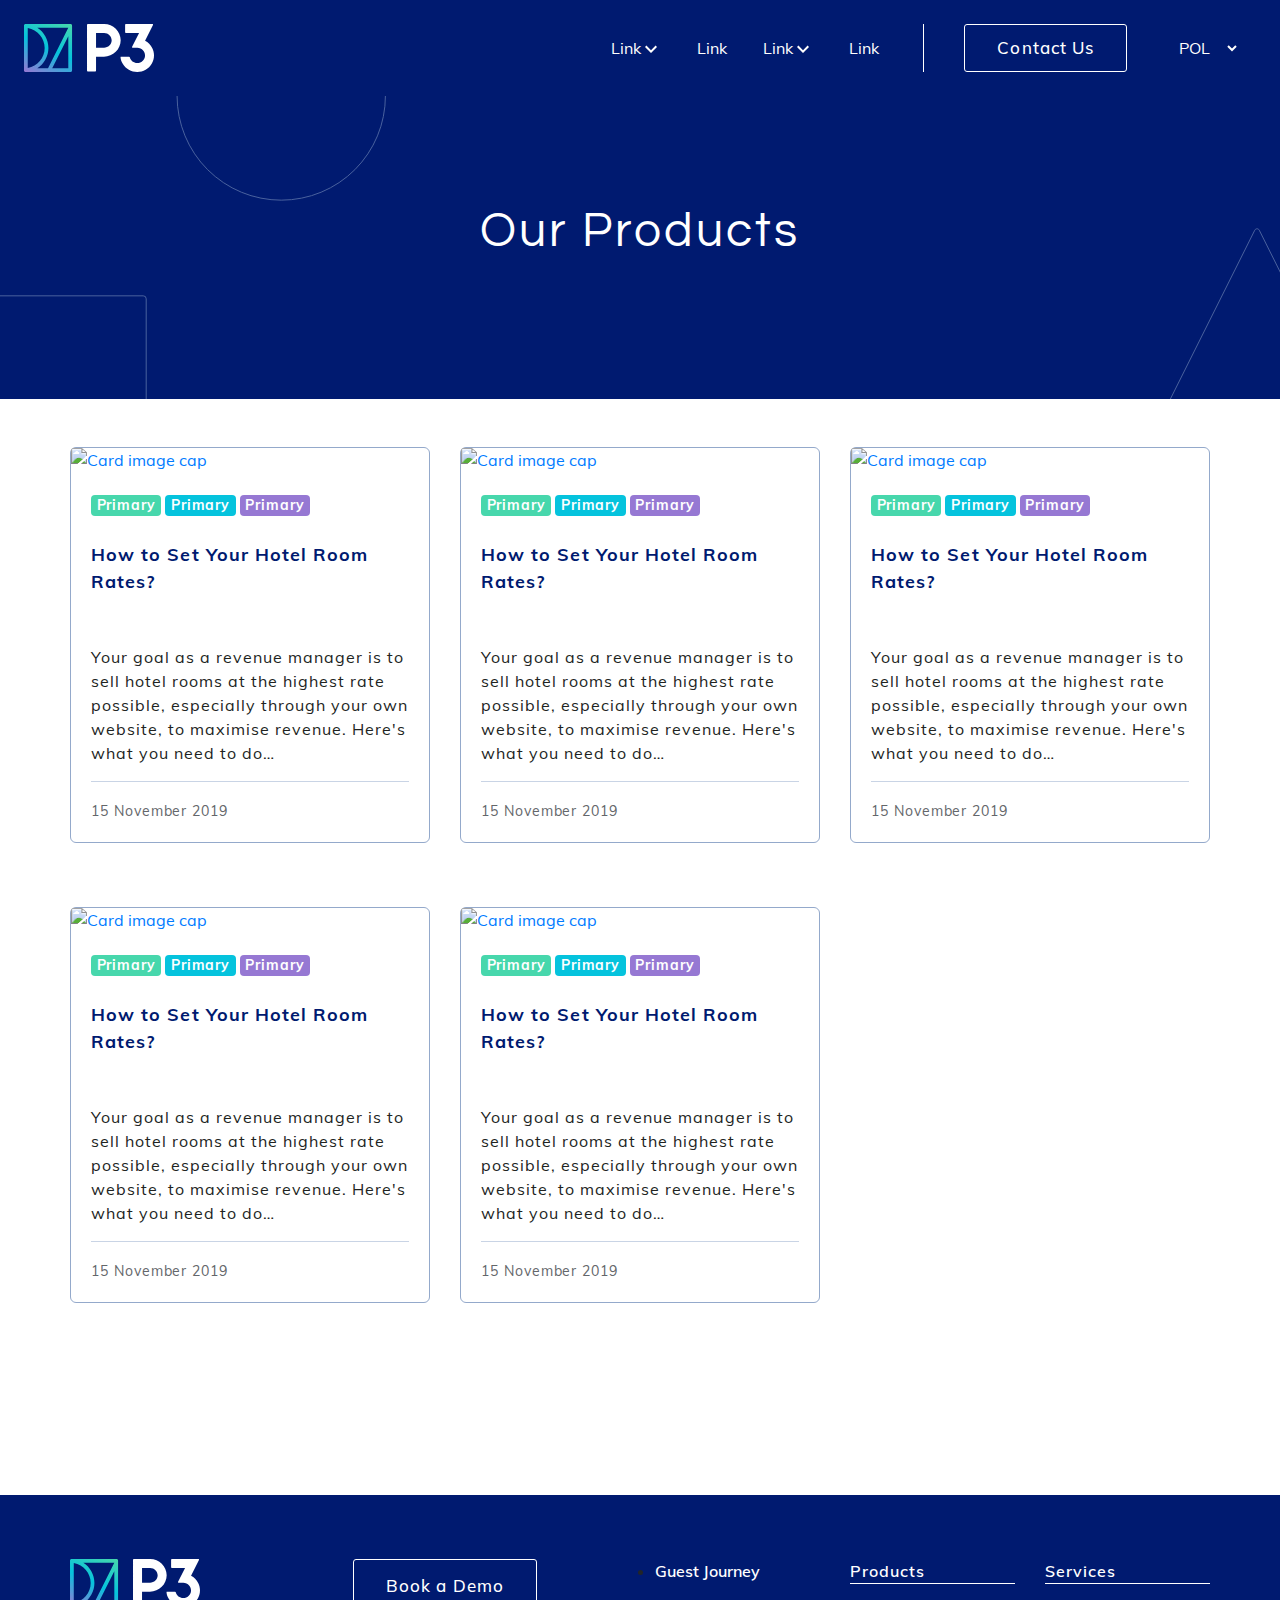
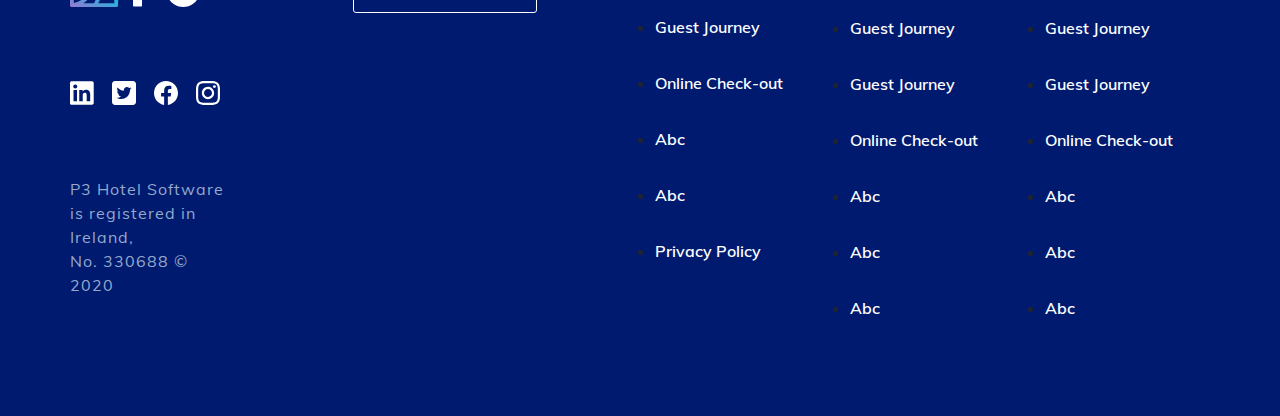
==== blog-list.html @ bc074536 "blog" ====
<!DOCTYPE html>
<html lang="en">

<head>
    <meta charset="UTF-8">
    <meta http-equiv="X-UA-Compatible" content="ie=edge">
    <title>Blog</title>
    <meta name="viewport" content="width=device-width, initial-scale=1, shrink-to-fit=no">

    <!-- Vendors -->
    <link rel="stylesheet" href="css/bootstrap.min.css">
    <link rel="stylesheet" type="text/css" href="css/slick.css" />
    <link rel="stylesheet" type="text/css" href="css/slick-theme.css" />

    <!-- Main CSS -->
    <link rel="stylesheet" href="css/styles.css">


</head>

<body>
    <nav>
        <div class="nav d-flex justify-content-between align-items-center">
            <a href="#"><img src="/images/p3-logo.svg" alt="p3 logo" class="nav__logo"></a>
            <div class="nav__mobile d-lg-none">
                <button class="nav__open" onclick="openNav()"></button>
                <div id="mySidenav" class="sidenav">
                    <div class="sidenav__header d-flex justify-content-between align-items-center">
                        <img src="/images/p3-logo-blue.svg" alt="" class="nav__logo">
                        <div class="form-group mb-0">
                            <select class="form-control sidenav__lang" id="exampleFormControlSelect1">
                              <option>POL</option>
                              <option>ENG</option>
                              <option>RUS</option>
                            </select>
                          </div>
                        <button class="nav__close" onclick="closeNav()"></button>
                    </div>
                    <ul class="sidenav__links">
                        <li class="sidenav__item">
                            <a href="#" class="sidenav__dropdown--toggle">About</a>
                            <ul class="sidenav__dropdown">
                                <li><a href="#">Sub link</a></li>
                                <li><a href="#">Sub link</a></li>
                            </ul>
                        </li>
                        <li class="sidenav__item">
                            <a href="#">About</a>
                        </li>
                        <li class="sidenav__item">
                            <a href="#">About</a>
                        </li>
                    </ul>
                  </div>
            </div>
            <div class="nav__desktop d-none d-lg-flex">
                <ul class="nav__desktop__links">
                    <li>
                        <a href="#" class="nav__desktop__item nav__desktop__dropdown--toggle">Link</a>
                        <div class="nav__desktop__item__products nav__desktop__dropdown">
                            <div class="container">
                                <div class="d-flex">
                                    <div class="nav__desktop__item__products__left">
                                        <p class="nav__desktop__item__products__intro">Find out about our interconnected products and online guest journey:</p>
                                        <a href="#">
                                            <div class="nav__desktop__item__products__card">
                                                <img src="/images/icons/nav-icon.svg">
                                                <p>Online Guest Journey</p>
                                            </div>
                                        </a>
                                    </div>
                                    <div class="nav__desktop__item__products__right">
                                        <div class="row">
                                            <div class="col-4">
                                                <a href="#">
                                                    <div class="nav__desktop__item__products__card mb-5">
                                                        <img src="/images/icons/nav-icon.svg">
                                                        <p>Online Guest Journey</p>
                                                    </div>
                                                </a>
                                            </div>
                                            <div class="col-4">
                                                <a href="#">
                                                    <div class="nav__desktop__item__products__card mb-5">
                                                        <img src="/images/icons/nav-icon.svg">
                                                        <p>Online Guest Journey</p>
                                                    </div>
                                                </a>
                                            </div>
                                            <div class="col-4">
                                                <a href="#">
                                                    <div class="nav__desktop__item__products__card mb-5">
                                                        <img src="/images/icons/nav-icon.svg">
                                                        <p>Online Guest Journey</p>
                                                    </div>
                                                </a>
                                            </div>
                                            <div class="col-4">
                                                <a href="#">
                                                    <div class="nav__desktop__item__products__card">
                                                        <img src="/images/icons/nav-icon.svg">
                                                        <p>Online Guest Journey</p>
                                                    </div>
                                                </a>
                                            </div>
                                            <div class="col-4">
                                                <a href="#">
                                                    <div class="nav__desktop__item__products__card">
                                                        <img src="/images/icons/nav-icon.svg">
                                                        <p>Online Guest Journey</p>
                                                    </div>
                                                </a>
                                            </div>
                                            <div class="col-4">
                                                <a href="#">
                                                    <div class="nav__desktop__item__products__card">
                                                        <img src="/images/icons/nav-icon.svg">
                                                        <p>Online Guest Journey</p>
                                                    </div>
                                                </a>
                                            </div>
                                        </div>
                                    </div>
                                </div>
                                <div class="text-center">
                                    <a href="#" class="nav__desktop__dropdown__link">All Links</a>
                                </div>
                            </div>
                        </div>
                    </li>
                    <li><a href="#" class="nav__desktop__item">Link</a></li>
                    <li>
                        <a href="#" class="nav__desktop__item nav__desktop__dropdown--toggle">Link</a>
                        <div class="nav__desktop__item__services nav__desktop__dropdown">
                            <div class="d-flex justify-content-center">
                                <a href="#">
                                    <div class="nav__desktop__item__services__card">
                                        <img src="/images/icons/services-icon.svg" alt="">
                                        <p>Web Design</p>
                                    </div>
                                </a>
                                <a href="#">
                                    <div class="nav__desktop__item__services__card">
                                        <img src="/images/icons/services-icon.svg" alt="">
                                        <p>Web Design</p>
                                    </div>
                                </a>
                            </div>
                            <div class="text-center">
                                <a href="#" class="nav__desktop__dropdown__link">All services</a>
                            </div>
                        </div>
                    </li>
                    <li><a href="#" class="nav__desktop__item">Link</a></li>
                    <!-- <li><span class="nav-sep"></span></li> -->
                    <li class="nav-btn"><a href="#" class="button-secondary-on-dark">Contact Us</a></li>
                    <li>                        
                        <div class="form-group mb-0">
                        <select class="form-control nav__desktop__lang" id="exampleFormControlSelect1">
                          <option>POL</option>
                          <option>ENG</option>
                          <option>RUS</option>
                        </select>
                      </div></li>
                </ul>
            </div>
    </nav>

    <header class="content__header__small">
        <h1>Our Products</h1>
    </header>


    <main id="main">
        <section class="blog__list">
            <div class="container">
                <div class="row my-5">
                    <div class="col-12 col-md-6 col-lg-4">
                        <a href="#">
                            <div class="home__blog__card card">
                                <img class="card-img-top" src="https://via.placeholder.com/450x278" alt="Card image cap">
                                <div class="card-body">
                                    <span class="badge badge-green">Primary</span>
                                    <span class="badge badge-blue">Primary</span>
                                    <span class="badge badge-purple">Primary</span>
                                    <h5 class="card-title">How to Set Your Hotel Room Rates?</h5>
                                    <p class="card-text">Your goal as a revenue manager is to sell hotel rooms at the highest rate possible, especially through your own website, to maximise revenue. Here's what you need to do…</p>
                                    <hr>
                                    <span class="home__blog__card--span">15 November 2019</span>
                                </div>
                            </div>
                        </a>
                    </div>
                    <div class="col-12 col-md-6 col-lg-4">
                        <a href="#">
                            <div class="home__blog__card card">
                                <img class="card-img-top" src="https://via.placeholder.com/450x278" alt="Card image cap">
                                <div class="card-body">
                                    <span class="badge badge-green">Primary</span>
                                    <span class="badge badge-blue">Primary</span>
                                    <span class="badge badge-purple">Primary</span>
                                    <h5 class="card-title">How to Set Your Hotel Room Rates?</h5>
                                    <p class="card-text">Your goal as a revenue manager is to sell hotel rooms at the highest rate possible, especially through your own website, to maximise revenue. Here's what you need to do…</p>
                                    <hr>
                                    <span class="home__blog__card--span">15 November 2019</span>
                                </div>
                            </div>
                        </a>
                    </div>
                    <div class="col-12 col-md-6 col-lg-4">
                        <a href="#">
                            <div class="home__blog__card card">
                                <img class="card-img-top" src="https://via.placeholder.com/450x278" alt="Card image cap">
                                <div class="card-body">
                                    <span class="badge badge-green">Primary</span>
                                    <span class="badge badge-blue">Primary</span>
                                    <span class="badge badge-purple">Primary</span>
                                    <h5 class="card-title">How to Set Your Hotel Room Rates?</h5>
                                    <p class="card-text">Your goal as a revenue manager is to sell hotel rooms at the highest rate possible, especially through your own website, to maximise revenue. Here's what you need to do…</p>
                                    <hr>
                                    <span class="home__blog__card--span">15 November 2019</span>
                                </div>
                            </div>
                        </a>
                    </div>
                    <div class="col-12 col-md-6 col-lg-4">
                        <a href="#">
                            <div class="home__blog__card card">
                                <img class="card-img-top" src="https://via.placeholder.com/450x278" alt="Card image cap">
                                <div class="card-body">
                                    <span class="badge badge-green">Primary</span>
                                    <span class="badge badge-blue">Primary</span>
                                    <span class="badge badge-purple">Primary</span>
                                    <h5 class="card-title">How to Set Your Hotel Room Rates?</h5>
                                    <p class="card-text">Your goal as a revenue manager is to sell hotel rooms at the highest rate possible, especially through your own website, to maximise revenue. Here's what you need to do…</p>
                                    <hr>
                                    <span class="home__blog__card--span">15 November 2019</span>
                                </div>
                            </div>
                        </a>
                    </div>
                    <div class="col-12 col-md-6 col-lg-4">
                        <a href="#">
                            <div class="home__blog__card card">
                                <img class="card-img-top" src="https://via.placeholder.com/450x278" alt="Card image cap">
                                <div class="card-body">
                                    <span class="badge badge-green">Primary</span>
                                    <span class="badge badge-blue">Primary</span>
                                    <span class="badge badge-purple">Primary</span>
                                    <h5 class="card-title">How to Set Your Hotel Room Rates?</h5>
                                    <p class="card-text">Your goal as a revenue manager is to sell hotel rooms at the highest rate possible, especially through your own website, to maximise revenue. Here's what you need to do…</p>
                                    <hr>
                                    <span class="home__blog__card--span">15 November 2019</span>
                                </div>
                            </div>
                        </a>
                    </div>
                </div>
            </div>
        </section>
    </main>

    <div class="clearfix"></div>
    <footer class="footer">
        <div class="container">
            <div class="row">
                <div class="col-12 col-lg-3 col-xl-4 text-center order-lg-2">
                    <a href="" class="button-secondary-on-dark footer__button">Book a Demo</a>
                </div>
                <div class="col-12 col-lg-3 col-xl-2  order-lg-1">
                    <a href="#"><img src="/images/p3-logo.svg" alt="p3 logo" class="footer__logo"></a>
                    <ul class="footer__social-media">
                        <li><a href=""><img src="/images/icons/social-linkedin.svg"></a></li>
                        <li><a href=""><img src="/images/icons/social-twitter.svg"></a></li>
                        <li><a href=""><img src="/images/icons/social-facebook.svg"></a></li>
                        <li><a href=""><img src="/images/icons/social-instagram.svg"></a></li>
                    </ul>
                    <div class="footer__reg d-none d-lg-block">
                        <p>P3 Hotel Software<br>is registered in Ireland,<br>No. 330688 © 2020</p>
                    </div>
                </div>
                <div class="col-12 col-lg-2 order-lg-3">
                    <ul class="footer__links-col">
                        <li><a href="#" class="footer__link">Guest Journey</a></li>
                        <li><a href="#" class="footer__link">Guest Journey</a></li>
                        <li><a href="#" class="footer__link">Online Check-out</a></li>
                        <li><a href="#" class="footer__link">Abc</a></li>
                        <li><a href="#" class="footer__link">Abc</a></li>
                        <li><a href="#" class="footer__link">Privacy Policy</a></li>
                    </ul>
                </div>
                <div class="col-12 col-lg-2 d-none d-lg-block order-lg-4">
                    <p class="footer__col-heading">Products</p>
                    <ul class="footer__links-col">
                        <li><a href="#" class="footer__link">Guest Journey</a></li>
                        <li><a href="#" class="footer__link">Guest Journey</a></li>
                        <li><a href="#" class="footer__link">Online Check-out</a></li>
                        <li><a href="#" class="footer__link">Abc</a></li>
                        <li><a href="#" class="footer__link">Abc</a></li>
                        <li><a href="#" class="footer__link">Abc</a></li>
                    </ul>
                </div>
                <div class="col-12 col-lg-2 d-none d-lg-block  order-lg-6">
                    <p class="footer__col-heading">Services</p>
                    <ul class="footer__links-col">
                        <li><a href="#" class="footer__link">Guest Journey</a></li>
                        <li><a href="#" class="footer__link">Guest Journey</a></li>
                        <li><a href="#" class="footer__link">Online Check-out</a></li>
                        <li><a href="#" class="footer__link">Abc</a></li>
                        <li><a href="#" class="footer__link">Abc</a></li>
                        <li><a href="#" class="footer__link">Abc</a></li>
                    </ul>
                </div>
                <div class="footer__reg d-lg-none mx-auto">
                    <p>P3 Hotel Software<br>is registered in Ireland,<br>No. 330688 © 2020</p>
                </div>
            </div>
        </div>
    </footer>

    <!-- JS Files -->

    <!-- jQuery -->
    <script src="js/jquery-3.4.1.min.js"></script>

    <!-- Multi Select -->
    <script type="text/javascript" src="js/popper.js"></script>

    <!-- Prefixfree -->
    <script type="text/javascript" src="js/prefixfree.min.js"></script>
    <script type="text/javascript" src="js/prefixfree.dynamic-dom.min.js"></script>
    <script type="text/javascript" src="js/prefixfree.viewport-units.js"></script>
    <script type="text/javascript" src="js/prefixfree.jquery.js"></script>

    <!-- Slick -->
    <script type="text/javascript" src="js/slick.min.js"></script>
    <script type="text/javascript" src="js/sliders.js"></script>


    <!-- Bootstrap -->
    <script src="js/bootstrap.min.js"></script>

    <!-- Custom -->
    <script src="js/custom.js"></script>

    <script>

    </script>


</body>

</html>
---- css/styles.css ----
html {
  -webkit-box-sizing: border-box;
          box-sizing: border-box;
}

*,
*:after,
*:before {
  -webkit-box-sizing: inherit;
          box-sizing: inherit;
  margin: 0;
  padding: 0;
}

*:focus,
*:after:focus,
*:before:focus {
  outline: none;
}

html,
body {
  overflow-x: hidden !important;
}

p {
  margin-bottom: 0;
  word-wrap: break-word;
}

h1,
h2,
h3,
h4,
h5,
h6 {
  margin-bottom: 0;
}

button {
  margin-bottom: 0;
}

a:hover {
  text-decoration: none;
}

/*! normalize.css v8.0.1 | MIT License | github.com/necolas/normalize.css */
/* Document
   ========================================================================== */
/**
 * 1. Correct the line height in all browsers.
 * 2. Prevent adjustments of font size after orientation changes in iOS.
 */
html {
  line-height: 1.15;
  /* 1 */
  -webkit-text-size-adjust: 100%;
  /* 2 */
}

/* Sections
     ========================================================================== */
/**
   * Remove the margin in all browsers.
   */
body {
  margin: 0;
}

/**
   * Render the `main` element consistently in IE.
   */
main {
  display: block;
}

/**
   * Correct the font size and margin on `h1` elements within `section` and
   * `article` contexts in Chrome, Firefox, and Safari.
   */
h1 {
  font-size: 2em;
  margin: 0.67em 0;
}

/* Grouping content
     ========================================================================== */
/**
   * 1. Add the correct box sizing in Firefox.
   * 2. Show the overflow in Edge and IE.
   */
hr {
  -webkit-box-sizing: content-box;
          box-sizing: content-box;
  /* 1 */
  height: 0;
  /* 1 */
  overflow: visible;
  /* 2 */
}

/**
   * 1. Correct the inheritance and scaling of font size in all browsers.
   * 2. Correct the odd `em` font sizing in all browsers.
   */
pre {
  font-family: monospace, monospace;
  /* 1 */
  font-size: 1em;
  /* 2 */
}

/* Text-level semantics
     ========================================================================== */
/**
   * Remove the gray background on active links in IE 10.
   */
a {
  background-color: transparent;
}

/**
   * 1. Remove the bottom border in Chrome 57-
   * 2. Add the correct text decoration in Chrome, Edge, IE, Opera, and Safari.
   */
abbr[title] {
  border-bottom: none;
  /* 1 */
  text-decoration: underline;
  /* 2 */
  -webkit-text-decoration: underline dotted;
          text-decoration: underline dotted;
  /* 2 */
}

/**
   * Add the correct font weight in Chrome, Edge, and Safari.
   */
b,
strong {
  font-weight: bolder;
}

/**
   * 1. Correct the inheritance and scaling of font size in all browsers.
   * 2. Correct the odd `em` font sizing in all browsers.
   */
code,
kbd,
samp {
  font-family: monospace, monospace;
  /* 1 */
  font-size: 1em;
  /* 2 */
}

/**
   * Add the correct font size in all browsers.
   */
small {
  font-size: 80%;
}

/**
   * Prevent `sub` and `sup` elements from affecting the line height in
   * all browsers.
   */
sub,
sup {
  font-size: 75%;
  line-height: 0;
  position: relative;
  vertical-align: baseline;
}

sub {
  bottom: -0.25em;
}

sup {
  top: -0.5em;
}

/* Embedded content
     ========================================================================== */
/**
   * Remove the border on onlinecheckin/images inside links in IE 10.
   */
img {
  border-style: none;
}

/* Forms
     ========================================================================== */
/**
   * 1. Change the font styles in all browsers.
   * 2. Remove the margin in Firefox and Safari.
   */
button,
input,
optgroup,
select,
textarea {
  font-family: inherit;
  /* 1 */
  font-size: 100%;
  /* 1 */
  line-height: 1.15;
  /* 1 */
  margin: 0;
  /* 2 */
}

/**
   * Show the overflow in IE.
   * 1. Show the overflow in Edge.
   */
button,
input {
  /* 1 */
  overflow: visible;
}

/**
   * Remove the inheritance of text transform in Edge, Firefox, and IE.
   * 1. Remove the inheritance of text transform in Firefox.
   */
button,
select {
  /* 1 */
  text-transform: none;
}

/**
   * Correct the inability to style clickable types in iOS and Safari.
   */
button,
[type="button"],
[type="reset"],
[type="submit"] {
  -webkit-appearance: button;
}

/**
   * Remove the inner border and padding in Firefox.
   */
button::-moz-focus-inner,
[type="button"]::-moz-focus-inner,
[type="reset"]::-moz-focus-inner,
[type="submit"]::-moz-focus-inner {
  border-style: none;
  padding: 0;
}

/**
   * Restore the focus styles unset by the previous rule.
   */
button:-moz-focusring,
[type="button"]:-moz-focusring,
[type="reset"]:-moz-focusring,
[type="submit"]:-moz-focusring {
  outline: 1px dotted ButtonText;
}

/**
   * Correct the padding in Firefox.
   */
fieldset {
  padding: 0.35em 0.75em 0.625em;
}

/**
   * 1. Correct the text wrapping in Edge and IE.
   * 2. Correct the color inheritance from `fieldset` elements in IE.
   * 3. Remove the padding so developers are not caught out when they zero out
   *    `fieldset` elements in all browsers.
   */
legend {
  -webkit-box-sizing: border-box;
          box-sizing: border-box;
  /* 1 */
  color: inherit;
  /* 2 */
  display: table;
  /* 1 */
  max-width: 100%;
  /* 1 */
  padding: 0;
  /* 3 */
  white-space: normal;
  /* 1 */
}

/**
   * Add the correct vertical alignment in Chrome, Firefox, and Opera.
   */
progress {
  vertical-align: baseline;
}

/**
   * Remove the default vertical scrollbar in IE 10+.
   */
textarea {
  overflow: auto;
}

/**
   * 1. Add the correct box sizing in IE 10.
   * 2. Remove the padding in IE 10.
   */
[type="checkbox"],
[type="radio"] {
  -webkit-box-sizing: border-box;
          box-sizing: border-box;
  /* 1 */
  padding: 0;
  /* 2 */
}

/**
   * Correct the cursor style of increment and decrement buttons in Chrome.
   */
[type="number"]::-webkit-inner-spin-button,
[type="number"]::-webkit-outer-spin-button {
  height: auto;
}

/**
   * 1. Correct the odd appearance in Chrome and Safari.
   * 2. Correct the outline style in Safari.
   */
[type="search"] {
  -webkit-appearance: textfield;
  /* 1 */
  outline-offset: -2px;
  /* 2 */
}

/**
   * Remove the inner padding in Chrome and Safari on macOS.
   */
[type="search"]::-webkit-search-decoration {
  -webkit-appearance: none;
}

/**
   * 1. Correct the inability to style clickable types in iOS and Safari.
   * 2. Change font properties to `inherit` in Safari.
   */
::-webkit-file-upload-button {
  -webkit-appearance: button;
  /* 1 */
  font: inherit;
  /* 2 */
}

/* Interactive
     ========================================================================== */
/*
   * Add the correct display in Edge, IE 10+, and Firefox.
   */
details {
  display: block;
}

/*
   * Add the correct display in all browsers.
   */
summary {
  display: list-item;
}

/* Misc
     ========================================================================== */
/**
   * Add the correct display in IE 10+.
   */
template {
  display: none;
}

/**
   * Add the correct display in IE 10.
   */
[hidden] {
  display: none;
}

.slick-dots li button {
  background: transparent;
  border: 1px solid #93a7cb;
  border-radius: 20px;
  height: 1px;
  width: 1px;
}

.slick-dots li button:before {
  content: '';
}

.slick-dots li.slick-active button {
  background: #93a7cb;
}

.slick-dots {
  bottom: -35px;
}

.btn-primary-white {
  background-color: #ffffff;
  border-radius: 3px;
  color: #001a70;
  font-size: 17px;
  font-weight: 600;
  letter-spacing: 1.06px;
  width: 100%;
  padding: 13px 32px;
  font-family: "Muli";
  text-transform: capitalize;
  border: 1.5px solid transparent;
  display: inline-block;
  text-align: center;
}

@media screen and (min-width: 992px) {
  .btn-primary-white {
    width: auto;
  }
}

.btn-primary-white:hover {
  border-image-slice: 1;
  border-image-source: linear-gradient(232deg, #3bd4ae, #00c1de, #9578d3);
  border-width: 2px;
}

.btn-primary-white:focus {
  border-image-slice: 1;
  border-image-source: linear-gradient(232deg, #3bd4ae, #00c1de, #9578d3);
  border-width: 3px;
}

.btn-primary-white:active {
  border-image-slice: 1;
  border-image-source: linear-gradient(232deg, #3bd4ae, #00c1de, #9578d3);
  color: #2c5697;
}

.btn-primary-white:disabled {
  opacity: 0.5;
}

.btn-primary-dark {
  background-color: #001a70;
  border-radius: 3px;
  color: #fff;
  font-size: 17px;
  font-weight: 600;
  letter-spacing: 1.06px;
  width: 100%;
  padding: 13px 32px;
  font-family: "Muli";
  border: 1.5px solid transparent;
  display: inline-block;
  text-align: center;
}

@media screen and (min-width: 992px) {
  .btn-primary-dark {
    width: auto;
  }
}

.btn-primary-dark:hover {
  background-color: #2c5697;
  color: #fff;
}

.btn-primary-dark:focus {
  border: solid 3px #2c5697;
  background-color: #001a70;
}

.btn-primary-dark:active {
  background-color: #2c5697;
  color: #94a9cb;
}

.btn-primary-dark:disabled {
  opacity: 0.5;
}

.btn-primary-on-light {
  border-radius: 3px;
  background-color: #001a70;
  color: #fff;
  font-size: 17px;
  font-weight: 500;
  letter-spacing: 1.06px;
  padding: 13px 32px;
  display: inline-block;
  text-align: center;
}

.btn-primary-on-light:hover {
  background-color: #2c5697;
  color: #fff;
}

.btn-primary-on-light:focus {
  border: solid 3px #94a9cb;
}

.btn-primary-on-light:active {
  background-color: #001a70;
  color: #94a9cb;
}

.btn-primary-on-light:disabled {
  opacity: 0.5;
}

.btn-secondary-border {
  background-color: #fff;
  color: #001a70;
  border-radius: 2px;
  border: solid 1.5px #001a70;
  display: block;
  padding: 13px 20px;
  text-align: center;
  font-weight: 500;
}

.btn-secondary-border:hover {
  color: #001a70;
}

.button-secondary-on-dark {
  border-radius: 3px;
  color: #fff;
  font-size: 17px;
  font-weight: 500;
  letter-spacing: 1.06px;
  padding: 13px 32px;
  font-family: "Muli";
  border: 1.5px solid #fff;
  display: inline-block;
}

@media screen and (min-width: 992px) {
  .button-secondary-on-dark {
    width: auto;
  }
}

.button-secondary-on-dark:hover {
  background-color: #fff;
  color: #001a70;
}

.button-secondary-on-dark:focus {
  color: #001a70;
  border-image-slice: 1;
  border-image-source: linear-gradient(232deg, #3bd4ae, #00c1de, #9578d3);
  color: #ffffff;
}

.button-secondary-on-dark:active {
  background-color: #fff;
  color: #001a70;
}

.button-secondary-on-dark:disabled {
  opacity: 0.5;
}

.button-secondary-on-dark:focus:hover {
  color: #001a70;
}

.button-secondary-on-white {
  background-color: inherit;
  border-radius: 3px;
  color: #001a70;
  font-size: 17px;
  font-weight: 500;
  letter-spacing: 1.06px;
  padding: 13px 32px;
  font-family: "Muli";
  border: 1.5px solid #001a70;
  display: inline-block;
}

@media screen and (min-width: 992px) {
  .button-secondary-on-white {
    width: auto;
  }
}

.button-secondary-on-white:hover {
  background-color: #001a70;
  color: #fff;
  cursor: pointer;
}

.button-secondary-on-white:active {
  background-color: #2c5697;
  color: #fff;
}

.button-secondary-on-white:focus {
  color: #ffffff;
  background-color: #2c5697;
  border: solid 3px #94a9cb;
}

.button-secondary-on-white:disabled {
  opacity: 0.5;
}

.button-secondary-on-white:focus:hover {
  color: #fff;
}

p {
  font-size: 16px;
  line-height: 1.5;
  letter-spacing: 1px;
  color: #212322;
  margin-bottom: 16px;
}

h1, .h1 {
  font-size: 28px;
  letter-spacing: 1.75px;
  line-height: 1.5;
  font-family: "Questrial";
  margin-bottom: 32px;
}

@media screen and (min-width: 992px) {
  h1, .h1 {
    font-size: 48px;
    letter-spacing: 3px;
    margin-bottom: 64px;
  }
}

h2, .h2 {
  font-size: 24px;
  letter-spacing: 1.5px;
  line-height: 1.5;
  font-family: "Questrial";
  color: #001a70;
  margin-bottom: 32px;
}

@media screen and (min-width: 992px) {
  h2, .h2 {
    font-size: 32px;
    letter-spacing: 2px;
    margin-bottom: 64px;
  }
}

h3, .h3 {
  font-size: 20px;
  letter-spacing: 1.25px;
  line-height: 1.5;
  font-weight: 500;
  margin-bottom: 8px;
}

@media screen and (min-width: 992px) {
  h3, .h3 {
    font-size: 24px;
    letter-spacing: 1.5px;
    margin-bottom: 16px;
  }
}

h4, .h4 {
  font-size: 18px;
  font-weight: 600;
  letter-spacing: 1.13px;
  color: #001a70;
  margin-bottom: 16px;
}

@media screen and (min-width: 992px) {
  h4, .h4 {
    font-size: 20px;
    letter-spacing: 1.25px;
  }
}

h5, .h5 {
  font-size: 17px;
  font-weight: bold;
  line-height: 1.5;
  letter-spacing: 1.06px;
  color: #001a70;
  margin-bottom: 10px;
}

@media screen and (min-width: 992px) {
  h5, .h5 {
    font-size: 18px;
  }
}

.text {
  font-size: 16px;
  line-height: 24px;
  letter-spacing: 1px;
}

@media screen and (min-width: 992px) {
  .text {
    font-size: 20px;
  }
}

.d1 {
  font-size: 64px;
  letter-spacing: 2px;
  color: #001a70;
}

@media screen and (min-width: 992px) {
  .d1 {
    letter-spacing: 2.75px;
    font-size: 88px;
  }
}

.content-link {
  font-size: 16px;
  font-weight: bold;
  letter-spacing: 1px;
  color: #001a70;
  text-decoration: underline;
}

.content-link:hover {
  text-decoration: underline;
}

.link-gradient-arrow {
  color: #001a70;
  line-height: 1.5;
  letter-spacing: 1px;
  position: relative;
}

.link-gradient-arrow::after {
  content: url("/images/icons/small-arrow-right.svg");
  position: relative;
  top: 7px;
  right: -5px;
}

.link-gradient-arrow::before {
  content: "";
  background: -webkit-gradient(linear, right top, left top, from(#05c3dd), color-stop(#9678d3), to(#47d7ac));
  background: linear-gradient(to left, #05c3dd, #9678d3, #47d7ac);
  display: block;
  height: 1.5px;
  width: calc(100% - 24px);
  position: absolute;
  bottom: -10px;
  left: 0;
}

.nav {
  background-color: #001a70;
  padding: 15px;
}

@media screen and (min-width: 992px) {
  .nav {
    padding: 24px;
  }
}

.nav__logo {
  height: 40px;
  width: auto;
}

@media screen and (min-width: 992px) {
  .nav__logo {
    height: 48px;
  }
}

.nav__open {
  background: inherit;
  border: none;
  background: url("/images/icons/nav-open.svg");
  width: 40px;
  height: 40px;
  background-repeat: no-repeat;
  background-position: center center;
}

.nav__close {
  background: inherit;
  border: none;
  background: url("/images/icons/nav-close.svg");
  width: 40px;
  height: 40px;
  background-repeat: no-repeat;
  background-position: center center;
}

.nav__desktop__links {
  margin-bottom: 0;
}

.nav__desktop__links li {
  display: inline-block;
  padding: 0 16px;
}

.nav__desktop__links .button-secondary-on-dark {
  padding: 10px 32px;
}

.nav__desktop__item {
  color: #fff;
}

.nav__desktop__item:hover {
  color: #fff;
}

.nav__desktop__lang {
  background-color: inherit;
  border: none;
  color: #fff;
}

.nav__desktop__lang:active, .nav__desktop__lang:focus {
  background-color: inherit;
  color: #fff;
  border: none;
}

.nav__desktop option {
  color: #001a70;
}

.nav__desktop__dropdown {
  display: none;
  position: absolute;
  width: 100%;
  background-color: #fff;
  left: 0;
  top: 96px;
  z-index: 10;
  border-style: solid;
  border-width: 1px;
  border-image-source: linear-gradient(249deg, #3bd4ae, #00c1de, #9578d3);
  border-image-slice: 1;
  padding: 76px 0 32px 0;
}

.nav__desktop__dropdown__link {
  color: #001a70;
  letter-spacing: 1px;
  font-weight: bold;
  margin-top: 48px;
  text-decoration: underline;
  display: block;
}

.nav__desktop__dropdown__link:hover {
  color: #001a70;
}

.nav__desktop__dropdown--toggle {
  padding-right: 20px;
}

.nav__desktop__dropdown--toggle::after {
  content: url("/images/icons/chevron-down-white.svg");
  position: absolute;
  top: 1px;
}

.nav__desktop__dropdown--toggle-open::before {
  content: "";
  background: -webkit-gradient(linear, right top, left top, from(#05c3dd), color-stop(#9678d3), to(#47d7ac));
  background: linear-gradient(to left, #05c3dd, #9678d3, #47d7ac);
  display: block;
  height: 1.5px;
  width: 100%;
  position: absolute;
  bottom: -10px;
  left: 0;
}

.nav__desktop__dropdown--toggle-open::after {
  content: url("/images/icons/chevron-up-white.svg");
}

.nav__desktop__item {
  position: relative;
}

.nav__desktop__item__products__left {
  min-width: 285px;
  padding-right: 75px;
  margin-right: 75px;
  border-right: 1px solid rgba(148, 169, 203, 0.5);
}

.nav__desktop__item__products__intro {
  color: #94a9cb;
  margin-bottom: 40px;
}

.nav__desktop__item__products__card {
  display: -webkit-box;
  display: -ms-flexbox;
  display: flex;
  color: #001a70;
  -ms-flex-line-pack: center;
      align-content: center;
}

.nav__desktop__item__products__card img {
  margin-right: 20px;
}

.nav__desktop__item__products__card p {
  max-width: 130px;
}

.nav__desktop__item__products__card:hover p {
  color: #94a9cb;
}

.nav__desktop__item__services {
  display: none;
}

.nav__desktop__item__services__card {
  display: block;
  color: #001a70;
  padding: 0 109px;
  text-align: center;
  -webkit-transition: 1s;
  transition: 1s;
}

.nav__desktop__item__services__card:hover p {
  color: #94a9cb;
}

.nav__desktop__item__services__card:hover img {
  opacity: 0.5;
}

.nav__desktop__item__icon {
  content: url("/images/icons/chevron-down-white.svg");
  position: absolute;
  top: 1px;
}

.nav-btn {
  border-left: 1px solid #fff;
  padding-left: 40px !important;
  margin-left: 24px;
}

.sidenav {
  height: 100%;
  width: 0;
  position: fixed;
  z-index: 1;
  top: 0;
  left: 0;
  background-color: #fff;
  overflow-x: hidden;
  -webkit-transition: 0.5s;
  transition: 0.5s;
}

.sidenav__header {
  padding: 15px;
}

.sidenav__links {
  padding: 15px;
  list-style: none;
}

.sidenav__item {
  margin-bottom: 32px;
}

.sidenav__dropdown {
  display: none;
  margin: 32px 0;
  list-style: none;
  padding-left: 40px;
}

.sidenav__dropdown li {
  margin-bottom: 32px;
}

.sidenav__dropdown li:last-child {
  margin-bottom: 0;
}

.sidenav__dropdown--toggle::after {
  content: url("/images/icons/chevron-down.svg");
  width: 20px;
  height: 20px;
  position: absolute;
}

.sidenav__dropdown--toggle-open {
  border-bottom: 2px solid #94a9cb;
}

.sidenav__dropdown--toggle-open::after {
  content: url("/images/icons/chevron-up.svg");
}

.sidenav__lang {
  border: none;
}

.sidenav a {
  font-size: 17px;
  font-weight: bold;
  letter-spacing: 1.06px;
  color: #001a70;
}

.sidenav:focus {
  color: #001a70;
}

.sidenav .closebtn {
  font-size: 36px;
}

@media screen and (max-height: 450px) {
  .sidenav {
    padding-top: 15px;
  }
  .sidenav a {
    font-size: 18px;
  }
}

.footer {
  padding: 64px 0;
  background-color: #001a70;
  margin-top: 128px;
}

@media screen and (max-width: 991px) {
  .footer {
    text-align: center;
  }
}

.footer__logo {
  margin-bottom: 64px;
  width: 130px;
  height: auto;
}

@media screen and (min-width: 992px) {
  .footer__logo {
    margin-bottom: 72px;
  }
}

.footer__social-media {
  margin-bottom: 64px;
}

@media screen and (min-width: 992px) {
  .footer__social-media {
    margin-bottom: 72px;
  }
}

.footer__social-media li {
  display: inline-block;
  margin-right: 14px;
}

.footer__social-media li:last-child {
  margin-right: 0;
}

.footer__reg p {
  color: #94a9cb;
  letter-spacing: 1px;
}

.footer__links-col li {
  margin-bottom: 32px;
}

.footer__link {
  color: #fff;
  font-weight: 600;
}

.footer__link:hover {
  color: #fff;
}

.footer__col-heading {
  color: #fff;
  border-bottom: 1px solid #fff;
  margin-bottom: 32px;
  font-weight: 600;
}

.footer__button {
  margin-bottom: 64px;
}

@font-face {
  font-family: Questrial;
  src: url("/css/fonts/Questrial-Regular.ttf");
}

@font-face {
  font-family: Muli;
  src: url("/css/fonts/Mulish-VariableFont_wght.ttf");
}

@font-face {
  font-family: Muli;
  src: url("/css/fonts/Mulish-Italic-VariableFont_wght.ttf");
  font-style: italic;
}

body {
  font-family: "Muli";
}

.container {
  max-width: 1170px;
}

.badge {
  font-size: 14px;
  font-weight: bold;
  letter-spacing: 0.88px;
}

.badge-green {
  background-color: #47d7ac;
  color: #fff;
}

.badge-blue {
  background-color: #05c3dd;
  color: #fff;
}

.badge-purple {
  background-color: #9678d3;
  color: #fff;
}

.separator {
  display: block;
  width: 80px;
  height: 1px;
  background-color: #94a9cb;
  margin: 34px 0;
}

.quote {
  content: url("/images/icons/testimonial.svg");
}

hr {
  border-top: 1px solid rgba(148, 169, 203, 0.5);
}

.pagination {
  margin: 32px 0;
  font-size: 14px;
  font-weight: 600;
  color: #94a9cb;
}

.pagination .active {
  color: #001a70;
}

.pagination li {
  margin-left: 15px;
}

.pagination li:last-child:after {
  content: '';
}

.pagination li:after {
  content: '>';
  padding-left: 10px;
}

.pagination li:first-child {
  margin-left: 0;
}

.heading__span {
  font-size: 14px;
  font-weight: 600;
  letter-spacing: 0.88px;
  color: #94a9cb;
  text-transform: uppercase;
}

.generic__heading__text {
  text-align: center;
  margin: 50px 0;
}

@media screen and (min-width: 992px) {
  .generic__heading__text {
    margin: 128px 0;
  }
}

.generic__heading__text span {
  color: #94a9cb;
  font-size: 14px;
  font-weight: 600;
  letter-spacing: 0.88px;
  text-transform: uppercase;
  margin-bottom: 8px;
  display: block;
}

.generic__heading__text .h2 {
  color: #001a70;
  margin-bottom: 20px;
}

@media screen and (min-width: 992px) {
  .generic__heading__text .h2 {
    margin-bottom: 32px;
  }
}

.generic__heading__text .text {
  color: #212322;
}

.generic__stats__large {
  margin: 128px 0;
  position: relative;
}

.generic__stats__large__triangles1 {
  background-image: url("/images/icons/triangles.svg");
  background-repeat: no-repeat;
  background-size: 100%;
  position: absolute;
  height: 100%;
  width: 260px;
  left: 50%;
  margin-left: -130px;
  top: -85px;
}

@media screen and (min-width: 992px) {
  .generic__stats__large__triangles1 {
    left: auto;
    right: -50px;
    top: 0;
    width: 345px;
  }
}

@media screen and (min-width: 992px) {
  .generic__stats__large__triangles2 {
    background-image: url("/images/icons/triangles.svg");
    background-repeat: no-repeat;
    background-size: 100%;
    position: absolute;
    height: 300px;
    width: 345px;
    bottom: 0;
    left: -65px;
  }
}

.generic__stats__large__title {
  margin: 128px 0;
}

@media screen and (min-width: 992px) {
  .generic__stats__large__row {
    margin-bottom: 128px;
  }
  .generic__stats__large__row:last-child {
    margin-bottom: 0;
  }
}

.generic__stats__large span {
  color: #94a9cb;
  font-size: 14px;
  font-weight: 600;
  letter-spacing: 0.88px;
  text-transform: uppercase;
  margin-bottom: 8px;
  display: block;
}

.generic__stats__large .h2 {
  color: #001a70;
  margin-bottom: 20px;
}

@media screen and (min-width: 992px) {
  .generic__stats__large .h2 {
    margin-bottom: 32px;
  }
}

.generic__stats__large .text {
  color: #94a9cb;
}

.generic__stats__large__card {
  opacity: 1;
  border-radius: 3px;
  border: solid 1px #94a9cb;
  width: 100%;
  padding: 64px 40px;
}

@media screen and (max-width: 991px) {
  .generic__stats__large__card {
    margin-bottom: 32px;
  }
}

.generic__stats__large__card__big {
  line-height: 1;
  margin-bottom: 15px;
  font-size: 64px;
  letter-spacing: 2px;
  color: #001a70;
}

@media screen and (min-width: 992px) {
  .generic__stats__large__card__big {
    font-size: 88px;
    letter-spacing: 2.75px;
  }
}

.generic__stats__large__card__p {
  font-size: 17px;
  font-weight: bold;
  line-height: 1.59;
  letter-spacing: 1.06px;
  color: #94a9cb;
}

@media screen and (min-width: 992px) {
  .generic__stats__large__card__p {
    font-size: 18px;
  }
}

@media screen and (min-width: 992px) {
  .generic__stats__large__card--margin {
    margin-top: 128px;
  }
}

.generic__stats__large__arrow {
  position: relative;
  vertical-align: baseline;
}

.generic__stats__large__arrow img {
  position: absolute;
  bottom: 0;
  left: 50%;
  margin-left: -32px;
}

.generic__testimonials {
  padding: 64px 0;
  background-color: #001a70;
  color: #fff;
}

.generic__testimonials .h1 {
  color: #94a9cb !important;
}

@media screen and (min-width: 992px) {
  .generic__testimonials {
    padding: 128px 0 8px 0;
  }
}

.generic__testimonials__mobile__card {
  padding: 0 5px;
}

.generic__testimonials--main-text {
  font-size: 17px;
  font-weight: bold;
  line-height: 1.5;
  letter-spacing: 1.06px;
  margin-bottom: 30px;
  color: #fff;
}

@media screen and (min-width: 992px) {
  .generic__testimonials--main-text {
    font-size: 18px;
    letter-spacing: 1.13px;
  }
}

.generic__testimonials--position {
  line-height: 1.5;
  letter-spacing: 1px;
  color: #94a9cb;
  margin-bottom: 30px;
}

@media screen and (min-width: 992px) {
  .generic__testimonials--position {
    font-size: 18px;
    letter-spacing: 1.13px;
  }
}

.generic__testimonials--company {
  letter-spacing: 1px;
  font-weight: bold;
  text-decoration: underline;
  color: #fff;
}

.generic__testimonials--company:hover {
  color: #fff;
  text-decoration: underline;
}

.generic__testimonials__desktop .col-lg-6 {
  margin-bottom: 120px;
}

.generic__content {
  text-align: center;
  margin: 64px auto;
}

@media screen and (min-width: 992px) {
  .generic__content {
    margin: 128px auto;
    max-width: 750px;
  }
}

.generic__content .btn-primary-dark {
  margin-top: 32px;
}

@media screen and (min-width: 992px) {
  .generic__content .btn-primary-dark {
    margin-top: 64px;
  }
}

.generic__services {
  margin: 68px auto;
  text-align: center;
}

@media screen and (min-width: 992px) {
  .generic__services {
    margin: 128px 0;
    display: -webkit-box;
    display: -ms-flexbox;
    display: flex;
  }
}

.generic__services__card {
  padding: 36px 16px;
}

@media screen and (min-width: 992px) {
  .generic__services__card {
    padding: 48px;
  }
  .generic__services__card:first-child {
    border-right: 1px solid rgba(148, 169, 203, 0.5);
  }
}

.generic__services__img {
  margin-bottom: 16px;
}

@media screen and (min-width: 992px) {
  .generic__services__img {
    margin-bottom: 32px;
  }
}

.generic__services__h3 {
  color: #001a70;
  margin-bottom: 16px;
}

@media screen and (min-width: 992px) {
  .generic__services__h3 {
    margin-bottom: 32px;
  }
}

.generic__services__link {
  display: inline-block;
  margin-top: 32px;
}

@media screen and (min-width: 992px) {
  .generic__services__link {
    margin-top: 58px;
  }
}

.home__header {
  background-color: #001a70;
  padding: 67px 0 20px 0;
}

@media screen and (min-width: 992px) {
  .home__header {
    padding: 95px 0 32px 0;
  }
}

.home__header .d2 {
  font-family: "Questrial";
  margin-bottom: 24px;
  font-size: 40px;
  letter-spacing: 2.5px;
  line-height: 1;
}

@media screen and (min-width: 992px) {
  .home__header .d2 {
    margin-bottom: 32px;
    font-size: 64px;
    letter-spacing: 4px;
  }
}

.home__header .d2--simplify {
  color: #05c3dd;
}

.home__header .d2--connect {
  color: #9678d3;
}

.home__header .d2--convert {
  color: #47d7ac;
}

.home__header .text {
  color: #fff;
}

.home__header__button {
  margin-top: 30px;
  text-align: center;
}

.home__header a:hover {
  text-decoration: none;
  color: inherit;
}

.home__header__slider {
  margin: 100px auto 0 auto;
}

.home__header__slider img {
  padding: 0 60px;
}

.home__header__desktop-image {
  width: 100%;
  position: relative;
}

.home__arrow-scroll {
  -webkit-transition: 0.5s;
  transition: 0.5s;
}

.home__arrow-scroll:hover {
  padding-top: 10px;
  cursor: pointer;
}

.home__diagram {
  margin: 100px 0;
}

.home__diagram__card {
  position: relative;
  text-align: center;
  width: 225px;
}

@media screen and (max-width: 991px) {
  .home__diagram__card {
    padding-right: 50px;
  }
}

.home__diagram__card img {
  width: 100%;
  height: auto;
  -o-object-fit: cover;
     object-fit: cover;
}

@media screen and (min-width: 992px) {
  .home__diagram__card img {
    max-width: 168px;
  }
}

.home__diagram__card--arrow-down {
  position: absolute;
  width: 24px !important;
  left: 50%;
  margin-left: -12px;
  bottom: -65px;
}

.home__diagram__card__h3 {
  color: #001a70;
}

.home__diagram .slick-dots {
  bottom: -70px;
}

.home__diagram .slick-list {
  overflow: visible;
}

.home__diagram__arrow {
  top: -50px;
  position: relative;
}

.home__diagram__button {
  margin-top: 120px;
  display: block;
}

.home__video {
  position: relative;
  padding: 128px 0;
  background-color: #001a70;
}

.home__video__square1 {
  background-image: url("/images/icons/squares1.svg");
  background-repeat: no-repeat;
  background-size: 100%;
  position: absolute;
  height: 155px;
  width: 140px;
  margin-left: 15px;
  bottom: 15px;
}

@media screen and (min-width: 992px) {
  .home__video__square1 {
    -webkit-transform: scale(-1, 1);
            transform: scale(-1, 1);
    height: 296px;
    width: 270px;
    margin-left: -50px;
    bottom: 127px;
  }
}

.home__video__square2 {
  background-image: url("/images/icons/squares1.svg");
  background-repeat: no-repeat;
  background-size: 100%;
  position: absolute;
  height: 155px;
  width: 140px;
  top: 15px;
  right: 0;
  margin-right: 15px;
  -webkit-transform: rotate(180deg);
          transform: rotate(180deg);
}

@media screen and (min-width: 992px) {
  .home__video__square2 {
    -webkit-transform: rotate(0deg);
            transform: rotate(0deg);
    height: 296px;
    width: 270px;
    margin-right: -50px;
    top: 127px;
  }
}

.home__blog {
  margin: 128px 0;
  display: block;
}

.home__blog__large__title {
  text-align: center;
}

.home__blog__large__title span {
  color: #94a9cb;
  font-size: 14px;
  font-weight: 600;
  letter-spacing: 0.88px;
  text-transform: uppercase;
  margin-bottom: 8px;
  display: block;
}

.home__blog__large__title .h2 {
  color: #001a70;
  margin-bottom: 20px;
}

@media screen and (min-width: 992px) {
  .home__blog__large__title .h2 {
    margin-bottom: 32px;
  }
}

.home__blog__large__title .text {
  color: #212322;
}

.home__blog .slick-list {
  overflow: visible;
}

.home__blog__card {
  margin: 64px 20px 0 0;
  border: solid 1px #94a9cb;
  border-radius: 6px;
}

.home__blog__card .card-title {
  font-family: "Muli";
  font-size: 17px;
  font-weight: bold;
  line-height: 1.5;
  letter-spacing: 1.06px;
  color: #001a70;
  margin-bottom: 50px;
  margin-top: 20px;
}

@media screen and (min-width: 992px) {
  .home__blog__card .card-title {
    font-size: 18px;
    margin-top: 25px;
  }
}

.home__blog__card--span {
  font-size: 15px;
  line-height: 1.5;
  letter-spacing: 0.94px;
  color: #63666a;
}

@media screen and (min-width: 992px) {
  .home__blog__card--span {
    font-size: 14px;
  }
}

.home__blog__btns {
  margin-top: 32px;
}

.home__blog__btns button {
  border: none;
}

.home__blog__btns__left {
  background: url("/images/icons/icon-control-left-primary.svg");
  background-repeat: no-repeat;
  background-size: cover;
  height: 40px;
  width: 40px;
}

@media screen and (min-width: 992px) {
  .home__blog__btns__left {
    height: 32px;
    width: 32px;
  }
}

.home__blog__btns__left:hover {
  background: url("/images/icons/icon-control-left-primary-hover.svg");
  background-repeat: no-repeat;
  background-size: cover;
}

.home__blog__btns__left:disabled {
  background: url("/images/icons/icon-control-left-secondary.svg");
  background-repeat: no-repeat;
  background-size: cover;
}

.home__blog__btns__right {
  background: url("/images/icons/icon-control-right-primary.svg");
  background-repeat: no-repeat;
  background-size: cover;
  height: 40px;
  width: 40px;
  margin-left: 20px;
}

@media screen and (min-width: 992px) {
  .home__blog__btns__right {
    height: 32px;
    width: 32px;
  }
}

.home__blog__btns__right:hover {
  background: url("/images/icons/icon-control-right-primary-hover.svg");
  background-repeat: no-repeat;
  background-size: cover;
}

.home__blog__btns__right:disabled {
  background: url("/images/icons/icon-control-right-secondary.svg");
  background-repeat: no-repeat;
  background-size: cover;
}

.home__3__boxes {
  text-align: center;
  padding: 128px 0;
  background-color: #001a70;
}

.home__3__boxes__large__title {
  margin-bottom: 120px;
}

.home__3__boxes__large__title span {
  color: #94a9cb;
  font-size: 14px;
  font-weight: 600;
  letter-spacing: 0.88px;
  text-transform: uppercase;
  margin-bottom: 8px;
  display: block;
}

.home__3__boxes__large__title .h2 {
  color: #fff;
  margin-bottom: 20px;
}

@media screen and (min-width: 992px) {
  .home__3__boxes__large__title .h2 {
    margin-bottom: 32px;
  }
}

.home__3__boxes__large__title .text {
  color: #212322;
}

.home__3__boxes .h4 {
  font-size: 20px;
  font-weight: 500;
  line-height: 1.8;
  letter-spacing: 1.25px;
  margin: 32px 0;
}

@media screen and (min-width: 992px) {
  .home__3__boxes .h4 {
    margin: 40px 0;
    font-size: 24px;
    line-height: 1.5;
  }
}

.home__3__boxes .h4--simplify {
  color: #05c3dd;
}

.home__3__boxes .h4--connect {
  color: #9678d3;
}

.home__3__boxes .h4--convert {
  color: #47d7ac;
}

.home__3__boxes__spam {
  color: #fff;
  line-height: 1.5;
  letter-spacing: 1px;
}

@media screen and (max-width: 991px) {
  .home__3__boxes--mob-margin {
    margin: 128px 0;
  }
}

.home__3__boxes__button {
  margin-top: 128px;
  width: auto;
}

@media screen and (min-width: 992px) {
  .home__3__boxes__button {
    margin-top: 150px;
  }
}

.home__contact {
  position: relative;
}

@media screen and (min-width: 992px) {
  .home__contact {
    margin: 128px 0;
  }
}

.home__contact__form {
  background-color: #001a70;
  padding: 0 15px 64px 15px;
  width: 100%;
  color: #fff;
}

@media screen and (min-width: 992px) {
  .home__contact__form {
    width: 55%;
    padding: 65px 5% 64px 0;
    border-top-right-radius: 6px;
    border-bottom-right-radius: 6px;
  }
}

@media screen and (min-width: 1200px) {
  .home__contact__form {
    padding: 65px 10% 64px 0;
  }
}

.home__contact__form__wrapper {
  width: 100%;
}

@media screen and (min-width: 992px) {
  .home__contact__form__wrapper {
    margin: 0 0 0 auto;
    max-width: 450px;
  }
}

.home__contact__form__wrapper .h2 {
  margin-bottom: 34px;
  color: #fff;
}

@media screen and (min-width: 992px) {
  .home__contact__form__wrapper .h2 {
    margin-bottom: 36px;
  }
}

.home__contact__form__wrapper .form-control {
  background-color: inherit;
  border: none;
  border-bottom: 1px solid #94a9cb;
  border-radius: 0;
  padding: 0;
  color: #fff;
  line-height: 1.5;
  letter-spacing: 1px;
}

.home__contact__form__wrapper .form-control::-webkit-input-placeholder {
  color: #fff;
}

.home__contact__form__wrapper .form-control:-ms-input-placeholder {
  color: #fff;
}

.home__contact__form__wrapper .form-control::-ms-input-placeholder {
  color: #fff;
}

.home__contact__form__wrapper .form-control::placeholder {
  color: #fff;
}

.home__contact__form__wrapper .form-control option {
  color: #001a70;
}

.home__contact__circles {
  background-image: url("/images/icons/circles.svg");
  background-repeat: no-repeat;
  background-size: 100%;
  position: absolute;
  height: 100%;
  width: 355px;
  right: -55px;
}

@media screen and (max-width: 991px) {
  .home__contact__circles {
    display: none;
  }
}

.home__contact__submit {
  background-color: transparent;
  padding: 14px 0;
  color: #fff;
  -webkit-box-shadow: none;
          box-shadow: none;
  border-radius: 3px;
  border-style: solid;
  border-width: 2px;
  border-image-source: linear-gradient(258deg, #3bd4ae, #00c1de, #9578d3);
  border-image-slice: 1;
  margin-top: 36px;
}

.home__contact__submit:hover {
  cursor: pointer;
}

.home__contact__details {
  margin: 0 15px;
  padding-bottom: 128px;
}

@media screen and (min-width: 992px) {
  .home__contact__details {
    margin: 0 auto 0 5%;
    padding-bottom: 0;
  }
}

.home__contact__details .h2 {
  padding-top: 55px;
}

.home__contact__details__p {
  color: #001a70;
  font-size: 17px;
  font-weight: bold;
  line-height: 1.5;
  letter-spacing: 1.06px;
  margin-bottom: 16px;
  margin-top: 40px;
}

@media screen and (min-width: 992px) {
  .home__contact__details__p {
    font-size: 18px;
    letter-spacing: 1.13px;
  }
}

.content ul li {
  margin-left: 15px;
  margin-bottom: 32px;
}

.content__form__wrapper {
  max-width: 450px;
  margin: auto;
}

@media screen and (min-width: 992px) {
  .content__form__wrapper {
    margin-left: auto;
  }
}

.content__form .form-control {
  background-color: inherit;
  border: none;
  border-bottom: 1px solid #94a9cb;
  border-radius: 0;
  padding: 0;
  color: #001a70;
  line-height: 1.5;
  letter-spacing: 1px;
}

.content__form .form-control::-webkit-input-placeholder {
  color: #001a70;
}

.content__form .form-control:-ms-input-placeholder {
  color: #001a70;
}

.content__form .form-control::-ms-input-placeholder {
  color: #001a70;
}

.content__form .form-control::placeholder {
  color: #001a70;
}

.content__form__p {
  color: #2c5697;
  margin-bottom: 32px;
}

.content__form .span_pseudo, .content__form .chiller_cb span:before, .content__form .chiller_cb span:after {
  content: "";
  display: inline-block;
  background: #fff;
  width: 0;
  height: 0.2rem;
  position: absolute;
  -webkit-transform-origin: 0% 0%;
          transform-origin: 0% 0%;
}

.content__form .chiller_cb {
  position: relative;
  height: 2rem;
  display: -webkit-box;
  display: -ms-flexbox;
  display: flex;
  -webkit-box-align: center;
      -ms-flex-align: center;
          align-items: center;
  margin: 0 0 16px 16px;
  line-height: 1.5;
  letter-spacing: 1px;
  color: #212322;
}

.content__form .chiller_cb:last-child {
  margin: 0 0 32px 16px;
}

.content__form .chiller_cb input {
  display: none;
}

.content__form .chiller_cb input:checked ~ span {
  background: #001a70;
  border-color: #001a70;
}

.content__form .chiller_cb input:checked ~ span:before {
  width: 1rem;
  height: 0.15rem;
  -webkit-transition: width 0.1s;
  transition: width 0.1s;
  -webkit-transition-delay: 0.3s;
          transition-delay: 0.3s;
}

.content__form .chiller_cb input:checked ~ span:after {
  width: 0.4rem;
  height: 0.15rem;
  -webkit-transition: width 0.1s;
  transition: width 0.1s;
  -webkit-transition-delay: 0.2s;
          transition-delay: 0.2s;
}

.content__form .chiller_cb input:disabled ~ span {
  background: #ececec;
  border-color: #dcdcdc;
}

.content__form .chiller_cb input:disabled ~ label {
  color: #dcdcdc;
}

.content__form .chiller_cb input:disabled ~ label:hover {
  cursor: default;
}

.content__form .chiller_cb label {
  padding-left: 2rem;
  position: relative;
  z-index: 2;
  cursor: pointer;
  margin-bottom: 0;
}

.content__form .chiller_cb span {
  display: inline-block;
  width: 1.2rem;
  height: 1.2rem;
  border: 2px solid #ccc;
  position: absolute;
  left: 0;
  -webkit-transition: all 0.2s;
  transition: all 0.2s;
  z-index: 1;
  -webkit-box-sizing: content-box;
          box-sizing: content-box;
}

.content__form .chiller_cb span:before {
  -webkit-transform: rotate(-55deg);
          transform: rotate(-55deg);
  top: 1rem;
  left: 0.37rem;
}

.content__form .chiller_cb span:after {
  -webkit-transform: rotate(35deg);
          transform: rotate(35deg);
  bottom: 0.35rem;
  left: 0.2rem;
}

.content__header__small {
  text-align: center;
  height: 155px;
  color: #ffffff;
  background-color: #001a70;
  display: -webkit-box;
  display: -ms-flexbox;
  display: flex;
  -webkit-box-align: center;
      -ms-flex-align: center;
          align-items: center;
  -webkit-box-pack: center;
      -ms-flex-pack: center;
          justify-content: center;
}

.content__header__small h1 {
  font-size: 28px;
}

@media screen and (min-width: 992px) {
  .content__header__small {
    height: 303px;
    background-image: url("/images/small-header-bg.svg");
    background-position: center;
    background-repeat: no-repeat;
    background-size: cover;
  }
  .content__header__small h1 {
    letter-spacing: 3px;
    font-size: 48px;
  }
}

.content__header__large {
  background-color: #001a70;
  color: #fff;
  padding: 64px 0;
}

@media screen and (min-width: 992px) {
  .content__header__large {
    display: -webkit-box;
    display: -ms-flexbox;
    display: flex;
    -webkit-box-pack: justify;
        -ms-flex-pack: justify;
            justify-content: space-between;
  }
}

.content__header__large__content {
  padding-left: 15px;
  padding-right: 15px;
}

@media screen and (min-width: 992px) {
  .content__header__large__content {
    padding-left: 5%;
    padding-right: 50px;
    width: 50%;
    margin: auto 0;
  }
}

@media screen and (min-width: 1200px) {
  .content__header__large__content {
    padding-left: 10%;
  }
}

@media screen and (min-width: 1400px) {
  .content__header__large__content {
    padding-left: 18%;
  }
}

.content__header__large__h1 {
  font-size: 32px;
  font-family: "Questrial";
  margin-bottom: 0px;
}

@media screen and (min-width: 992px) {
  .content__header__large__h1 {
    font-size: 56px;
  }
}

.content__header__large__img {
  width: 110%;
  position: relative;
  margin: 32px 0;
}

@media screen and (min-width: 992px) {
  .content__header__large__img {
    width: 40vw;
    height: 100%;
    -o-object-fit: cover;
       object-fit: cover;
    margin: auto 0;
  }
}

.content__header__large__p {
  color: #fff;
}

.content__header__large .btn-primary-white {
  margin-top: 40px;
}

@media screen and (min-width: 1400px) {
  .content__header__large--arrow {
    content: url("/images/icons/arrow-down-white.svg");
    display: block;
    margin-top: 68px;
  }
}

.content__border-grid {
  margin: 64px 0;
}

.content__border-grid h3 {
  color: #001a70;
}

@media screen and (min-width: 992px) {
  .content__border-grid {
    margin: 128px 0;
  }
}

.content__border-grid-4 {
  text-align: center;
}

@media screen and (min-width: 992px) {
  .content__border-grid-4 {
    display: -ms-grid;
    display: grid;
    -ms-grid-columns: 1fr 1fr;
        grid-template-columns: 1fr 1fr;
    -ms-grid-rows: 1fr 1fr;
        grid-template-rows: 1fr 1fr;
    gap: 1px 1px;
        grid-template-areas: ". ." ". .";
  }
}

.content__border-grid-4 img {
  margin-bottom: 16px;
}

@media screen and (min-width: 992px) {
  .content__border-grid-4 img {
    margin-bottom: 32px;
  }
}

.content__border-grid-4 h4 {
  margin-bottom: 16px;
}

@media screen and (min-width: 992px) {
  .content__border-grid-4 h4 {
    margin-bottom: 32px;
  }
}

.content__border-grid-4 p {
  color: #63666a;
  margin-bottom: 34px;
}

@media screen and (min-width: 992px) {
  .content__border-grid-4 p {
    margin-bottom: 58px;
  }
}

.content__border-grid-4-item {
  padding: 45px;
  position: relative;
}

@media screen and (min-width: 992px) {
  .content__border-grid-4-item__1::before {
    content: "";
    background: rgba(148, 169, 203, 0.5);
    display: block;
    height: 1.5px;
    width: 95%;
    position: absolute;
    bottom: -10px;
    left: 0;
  }
  .content__border-grid-4-item__1::after {
    content: "";
    background: rgba(148, 169, 203, 0.5);
    display: block;
    height: 95%;
    width: 1px;
    position: absolute;
    right: 0;
    top: 0;
  }
  .content__border-grid-4-item__2::before {
    content: "";
    background: rgba(148, 169, 203, 0.5);
    display: block;
    height: 1.5px;
    width: 95%;
    position: absolute;
    bottom: -10px;
    right: 0;
  }
}

@media screen and (min-width: 992px) and (min-width: 992px) {
  .content__border-grid-4-item__3 {
    margin-top: 25px;
  }
}

@media screen and (min-width: 992px) {
  .content__border-grid-4-item__3::after {
    content: "";
    background: rgba(148, 169, 203, 0.5);
    display: block;
    height: 95%;
    width: 1px;
    position: absolute;
    right: 0;
    bottom: 0;
  }
}

@media screen and (min-width: 992px) and (min-width: 992px) {
  .content__border-grid-4-item__4 {
    margin-top: 25px;
  }
}

.content__border-grid-3 {
  margin-top: 30px;
  text-align: center;
}

@media screen and (min-width: 992px) {
  .content__border-grid-3 {
    display: -ms-grid;
    display: grid;
    -ms-grid-columns: 1fr 1fr 1fr;
        grid-template-columns: 1fr 1fr 1fr;
    -ms-grid-rows: 1fr;
        grid-template-rows: 1fr;
    gap: 1px 1px;
        grid-template-areas: ". . .";
  }
}

.content__border-grid-3 img {
  margin-bottom: 16px;
}

@media screen and (min-width: 992px) {
  .content__border-grid-3 img {
    margin-bottom: 32px;
  }
}

.content__border-grid-3 h4 {
  margin-bottom: 16px;
}

@media screen and (min-width: 992px) {
  .content__border-grid-3 h4 {
    margin-bottom: 32px;
  }
}

.content__border-grid-3 p {
  color: #63666a;
  margin-bottom: 34px;
}

@media screen and (min-width: 992px) {
  .content__border-grid-3 p {
    margin-bottom: 58px;
  }
}

.content__border-grid-3-item {
  padding: 45px;
  position: relative;
}

@media screen and (min-width: 992px) {
  .content__border-grid-3-item__1::before {
    content: "";
    background: #ccc;
    display: block;
    height: 1px;
    width: 95%;
    position: absolute;
    top: -10px;
    left: 0;
  }
  .content__border-grid-3-item__1::after {
    content: "";
    background: rgba(148, 169, 203, 0.5);
    display: block;
    height: 95%;
    width: 1px;
    position: absolute;
    right: 0;
    top: 10px;
  }
  .content__border-grid-3-item__2::before {
    content: "";
    background: rgba(148, 169, 203, 0.5);
    display: block;
    height: 1px;
    width: 90%;
    position: absolute;
    top: -10px;
    left: 5%;
  }
  .content__border-grid-3-item__2::after {
    content: "";
    background: rgba(148, 169, 203, 0.5);
    display: block;
    height: 95%;
    width: 1px;
    position: absolute;
    right: 0;
    top: 10px;
  }
  .content__border-grid-3-item__3::before {
    content: "";
    background: rgba(148, 169, 203, 0.5);
    display: block;
    height: 1px;
    width: 95%;
    position: absolute;
    top: -10px;
    right: 0;
  }
}

.content__img__title_text__links {
  margin-top: 64px;
}

@media screen and (min-width: 992px) {
  .content__img__title_text__links {
    margin-top: 124px;
  }
}

.content__img__title_text__links p {
  margin-bottom: 16px;
}

.content__img__title_text__links__img {
  margin: auto;
  display: block;
  height: 130px;
  width: 130px;
}

@media screen and (min-width: 992px) {
  .content__img__title_text__links__img {
    height: 303px;
    width: 303px;
  }
}

.content__img__title_text__links__span {
  color: #94a9cb;
  font-size: 14px;
  font-weight: 600;
  letter-spacing: 0.88px;
  margin-bottom: 8px;
  margin-top: 32px;
  display: block;
}

@media screen and (min-width: 992px) {
  .content__img__title_text__links__span {
    margin-bottom: 4px;
    margin-top: 0;
  }
}

.content__img__title_text__links__h2 {
  color: #001a70;
  margin-bottom: 16px;
}

.content__img__title_text__links__p {
  margin-bottom: 16px;
}

.content__img__title_text__links__a {
  margin-right: 20px;
  display: block;
  margin-bottom: 16px;
}

@media screen and (min-width: 992px) {
  .content__img__title_text__links__a {
    display: inline-block;
    margin-bottom: 0;
  }
}

.content__img__title_text__links__a::before {
  content: url("/images/icons/v-2.svg");
  position: relative;
  padding-right: 10px;
  top: 3px;
}

.content__img__title_text__links--margin {
  margin-bottom: 64px;
}

@media screen and (min-width: 992px) {
  .content__img__title_text__links--margin {
    margin-bottom: 124px;
  }
}

.content__img__title_text__links--container {
  margin-top: 32px;
}

.content__product__icons {
  background-color: #001a70;
  padding: 68px 0;
}

@media screen and (min-width: 1200px) {
  .content__product__icons {
    padding: 128px 0;
  }
}

.content__product__icons__card {
  text-align: center;
  padding-bottom: 68px;
}

.content__product__icons__card__img {
  margin: 0 auto 33px auto;
}

.content__product__icons__card__p {
  color: #fff;
  font-weight: 600;
  font-size: 18px;
}

@media screen and (min-width: 992px) {
  .content__product__icons__card__p {
    font-size: 20px;
  }
}

.content__product__icons .slick-list {
  overflow: visible;
}

.content__boxes__carousel {
  text-align: center;
  background-color: #001a70;
  padding: 68px 0;
}

@media screen and (min-width: 992px) {
  .content__boxes__carousel {
    padding: 128px 0;
  }
}

.content__boxes__carousel__span {
  font-size: 14px;
  font-weight: 600;
  letter-spacing: 0.88px;
  color: #94a9cb;
}

.content__boxes__carousel__h2 {
  color: #fff;
  padding-bottom: 68px;
}

@media screen and (min-width: 992px) {
  .content__boxes__carousel__h2 {
    padding-bottom: 128px;
  }
}

.content__boxes__carousel__box {
  text-align: center;
  padding: 0 30px;
  margin-bottom: 15px;
}

@media screen and (min-width: 992px) {
  .content__boxes__carousel__box {
    margin-bottom: 30px;
  }
}

.content__boxes__carousel__img {
  margin: 0 auto;
  margin-bottom: 15px;
}

@media screen and (min-width: 992px) {
  .content__boxes__carousel__img {
    padding-bottom: 30px;
  }
}

.content__boxes__carousel__p {
  color: #fff;
  font-size: 18px;
}

@media screen and (min-width: 992px) {
  .content__boxes__carousel__p {
    font-size: 20px;
  }
}

.content__boxes__carousel__button {
  margin-top: 32px;
}

@media screen and (min-width: 992px) {
  .content__boxes__carousel__button {
    margin-top: 52px;
  }
}

.content__img__title__text__button p {
  margin-bottom: 16px;
}

.content__img__title__text__button__h2 {
  margin-bottom: 24px;
}

.content__img__title__text__button__img {
  width: 100%;
  -o-object-fit: cover;
     object-fit: cover;
}

@media screen and (min-width: 992px) {
  .content__img__title__text__button__img {
    position: relative;
    top: 50%;
    margin-top: -213px;
    height: 426px;
  }
}

.content__img__title__text__button--left {
  margin: 64px 0;
}

@media screen and (min-width: 992px) {
  .content__img__title__text__button--left {
    padding-right: 50px;
    margin: 128px 0;
  }
}

@media screen and (min-width: 1200px) {
  .content__img__title__text__button--left {
    padding-right: 100px;
  }
}

.content__img__title__text__button--right {
  margin: 64px 0;
}

@media screen and (min-width: 992px) {
  .content__img__title__text__button--right {
    padding-right: 0;
    padding-left: 50px;
    margin: 128px 0;
  }
}

@media screen and (min-width: 1200px) {
  .content__img__title__text__button--right {
    padding-right: 0;
    padding-left: 100px;
  }
}

.content__img__title__text__button--sep {
  display: block;
  margin: 32px 0;
  width: 50px;
  height: 1.5px;
  background-color: #94a9cb;
}

@media screen and (min-width: 992px) {
  .content__img__title__text__button--sep {
    width: 90px;
  }
}

.content__img__title__text__button__footer {
  display: -webkit-box;
  display: -ms-flexbox;
  display: flex;
  -webkit-box-pack: center;
      -ms-flex-pack: center;
          justify-content: center;
}

@media screen and (min-width: 992px) {
  .content__img__title__text__button__footer {
    -webkit-box-pack: start;
        -ms-flex-pack: start;
            justify-content: flex-start;
  }
}

.content__img__title__text__button .btn-primary-on-light {
  margin-top: 16px;
}

@media screen and (min-width: 992px) {
  .content__img__title__text__button .btn-primary-on-light {
    margin-top: 32px;
  }
}

.content__column_left_rows_right {
  margin: 64px 0;
}

@media screen and (min-width: 992px) {
  .content__column_left_rows_right {
    margin: 128px;
  }
}

.content__column_left_rows_right--br {
  border-bottom: 1px solid rgba(148, 169, 203, 0.5);
  padding-bottom: 64px;
  height: 100%;
}

@media screen and (min-width: 992px) {
  .content__column_left_rows_right--br {
    border-right: 1px solid rgba(148, 169, 203, 0.5);
    border-bottom: none;
    padding-right: 50px;
    padding-bottom: 0;
  }
}

.content__column_left_rows_right__img {
  display: block;
  margin: 10px auto;
  max-width: 302px;
  height: auto;
  -o-object-fit: contain;
     object-fit: contain;
}

.content__column_left_rows_right__h4 {
  color: #001a70;
  margin: 32px 0;
  font-size: 20px;
}

.content__column_left_rows_right .button-secondary-on-white {
  margin: 32px auto 0 auto;
}

.content__column_left_rows_right__card {
  padding: 64px 0;
  border-bottom: 1px solid rgba(148, 169, 203, 0.5);
}

.content__column_left_rows_right__card:last-child {
  border-bottom: none;
}

@media screen and (min-width: 992px) {
  .content__column_left_rows_right__card {
    padding: 32px;
  }
}

@media screen and (min-width: 1200px) {
  .content__column_left_rows_right__card {
    display: -webkit-box;
    display: -ms-flexbox;
    display: flex;
    padding: 32px 32px 64px 32px;
  }
  .content__column_left_rows_right__card__content {
    width: 70%;
  }
}

.content__3__boxes {
  text-align: center;
}

.content__3__boxes .h2 {
  margin-bottom: 64px;
}

@media screen and (min-width: 992px) {
  .content__3__boxes__row {
    display: -webkit-box;
    display: -ms-flexbox;
    display: flex;
    -webkit-box-pack: justify;
        -ms-flex-pack: justify;
            justify-content: space-between;
  }
}

.content__3__boxes__card {
  width: 100%;
  border-bottom: 1px solid rgba(148, 169, 203, 0.5);
  padding: 64px 0;
}

.content__3__boxes__card:last-child {
  border-bottom: none;
}

@media screen and (min-width: 992px) {
  .content__3__boxes__card {
    border-left: 1px solid rgba(148, 169, 203, 0.5);
    border-bottom: none;
  }
  .content__3__boxes__card:last-child {
    border-right: 1px solid rgba(148, 169, 203, 0.5);
  }
}

.content__cards__carousel {
  margin: 64px 0;
}

@media screen and (min-width: 992px) {
  .content__cards__carousel {
    margin: 128px 0;
  }
}

.content__cards__carousel__card {
  position: relative;
  height: 280px;
  margin-right: 20px;
}

@media screen and (min-width: 460px) {
  .content__cards__carousel__card {
    margin-right: 16px;
  }
}

@media screen and (min-width: 992px) {
  .content__cards__carousel__card {
    height: 550px;
    margin-right: 30px;
  }
}

.content__cards__carousel__card__overlay {
  display: none;
  border-radius: 6px;
  position: absolute;
  top: 0;
  height: 100%;
  width: 100%;
  background-color: rgba(33, 35, 34, 0.5);
  color: #fff;
  margin: auto 0;
}

.content__cards__carousel__card__overlay h2 {
  font-size: 22px;
}

@media screen and (min-width: 992px) {
  .content__cards__carousel__card__overlay h2 {
    font-size: 32px;
    font-family: "Questrial";
    line-height: 1.5;
    letter-spacing: 2px;
  }
}

.content__cards__carousel__card__overlay p {
  color: #fff;
  margin: 16px 0;
}

.content__cards__carousel__card__overlay a {
  color: #fff;
  text-decoration: underline;
}

.content__cards__carousel__card__overlay--wrapper {
  margin-top: 80px;
}

@media screen and (min-width: 992px) {
  .content__cards__carousel__card__overlay--wrapper {
    margin-top: 200px;
  }
}

.content__cards__carousel__card:hover .content__cards__carousel__card__overlay {
  display: block;
}

.content__cards__carousel__img {
  height: 100%;
  width: 100%;
  -o-object-fit: cover;
     object-fit: cover;
  border-radius: 6px;
}

@media screen and (min-width: 992px) {
  .content__cards__carousel .slick-list {
    overflow: visible;
  }
}

.content__cards__carousel__p {
  margin-bottom: 52px;
}

@media screen and (min-width: 992px) {
  .content__cards__carousel__p {
    margin-bottom: 64px;
  }
}

.content__nested__menu {
  margin: 64px 0;
}

@media screen and (min-width: 992px) {
  .content__nested__menu {
    margin: 128px 0;
  }
}

.content__nested__menu__card {
  margin-right: 20px;
}

.content__nested__menu__span {
  display: block;
  font-size: 15px;
  font-weight: 600;
  letter-spacing: 0.94px;
  color: #001a70;
  margin-bottom: 25px;
}

@media screen and (min-width: 992px) {
  .content__nested__menu__span {
    font-size: 14px;
    letter-spacing: 0.88px;
    margin-bottom: 38px;
  }
}

.content__nested__menu__span.primary2 {
  color: #05C3DD;
}

.content__nested__menu__span.primary3 {
  color: #9678D3;
}

.content__nested__menu__span.primary4 {
  color: #47D7AC;
}

.content__nested__menu__title {
  color: #001a70;
}

@media screen and (max-width: 991px) {
  .content__nested__menu__title {
    margin-bottom: 32px;
  }
}

.content__nested__menu__img {
  width: 100%;
  height: auto;
  margin-bottom: 32px;
}

@media screen and (min-width: 992px) {
  .content__nested__menu__mobile {
    display: none;
  }
}

.content__nested__menu__desktop {
  display: block;
}

@media screen and (max-width: 991px) {
  .content__nested__menu__desktop {
    display: none;
  }
}

.content__nested__menu__desktop .nav {
  padding: 0;
  background-color: transparent;
}

.content__nested__menu__desktop .nav.nav-tabs {
  float: left;
  display: block;
  margin-right: 20px;
  border-bottom: 0;
  padding-right: 15px;
}

.content__nested__menu__desktop .nav-tabs .nav-link {
  border: none;
  padding: 40px 58px;
  border-left: 3px solid #e5e1e6;
  border-top-left-radius: 0;
  border-top-right-radius: 0;
  font-size: 24px;
  font-weight: 500;
  line-height: 1.5;
  letter-spacing: 1.5px;
  color: #63666a;
}

.content__nested__menu__desktop .nav-tabs .nav-link:hover {
  border-left: 3px solid #e5e1e6;
  color: #001a70;
}

@media screen and (min-width: 1200px) {
  .content__nested__menu__desktop .nav-tabs .nav-link {
    padding: 40px 127px;
  }
}

.content__nested__menu__desktop .nav-tabs .nav-link.active {
  color: #001a70;
  border: none;
  border-left: 3px solid #001A70;
}

.content__nested__menu__desktop .nav-tabs .nav-link.active.primary2 {
  border-left: 3px solid #05C3DD;
}

.content__nested__menu__desktop .nav-tabs .nav-link.active.primary3 {
  border-left: 3px solid #9678D3;
}

.content__nested__menu__desktop .nav-tabs .nav-link.active.primary4 {
  border-left: 3px solid #47D7AC;
}

.content__nested__menu__desktop .tab-content > .active {
  display: block;
  min-height: 165px;
}

.content__nested__menu__desktop .nav.nav-tabs {
  float: left;
  display: block;
  margin-right: 20px;
  border-bottom: 0;
  border-right: 1px solid transparent;
  padding-right: 15px;
}

.content__nested__menu__desktop .tab-pane__wrapper {
  display: -ms-grid;
  display: grid;
  margin: 0 auto;
  max-width: 560px;
}

.content__nested__menu__hr {
  margin-bottom: 68px;
}

@media screen and (min-width: 992px) {
  .content__nested__menu__hr {
    margin-bottom: 128px;
  }
}

.content__card__overlap {
  background-color: #001a70;
}

.content__card__overlap__h2 {
  color: #001a70;
  margin-bottom: 0;
}

.content__card__overlap__left {
  margin: 0 15px;
  position: relative;
  padding: 64px 0;
}

@media screen and (min-width: 992px) {
  .content__card__overlap__left {
    display: -webkit-box;
    display: -ms-flexbox;
    display: flex;
    margin: 0;
  }
}

.content__card__overlap__left__img {
  width: 100%;
  height: auto;
  -o-object-fit: cover;
     object-fit: cover;
  border-top-left-radius: 6px;
  border-top-right-radius: 6px;
}

@media screen and (min-width: 992px) {
  .content__card__overlap__left__img {
    width: 60vw;
    border-radius: 6px;
  }
}

.content__card__overlap__left__card {
  background-color: #fff;
  height: 100%;
  width: 100%;
  padding: 16px;
  border-bottom-left-radius: 6px;
  border-bottom-right-radius: 6px;
}

@media screen and (min-width: 992px) {
  .content__card__overlap__left__card {
    width: 40vw;
    padding: 64px;
    margin: auto 0;
    position: relative;
    left: -300px;
    -webkit-box-shadow: 0 1px 6px 0 rgba(99, 102, 106, 0.6);
            box-shadow: 0 1px 6px 0 rgba(99, 102, 106, 0.6);
    border-radius: 6px;
  }
}

@media screen and (min-width: 1600px) {
  .content__card__overlap__left__card {
    padding: 128px;
  }
}

.content__card__overlap__left__card .separator {
  background-color: #94a9cb;
}

.content__card__overlap__left__square {
  background-image: url("/images/icons/squares-mobile.svg");
  background-repeat: no-repeat;
  background-size: 100%;
  height: 100px;
  width: 180px;
  margin-right: -40px;
  margin-left: auto;
  margin-bottom: 32px;
}

@media screen and (min-width: 992px) {
  .content__card__overlap__left__square {
    background-image: url("/images/icons/squares2.svg");
    position: absolute;
    right: 0;
    height: 296px;
    width: 270px;
    margin-right: -50px;
  }
}

.content__card__overlap__right {
  margin: 0 15px;
  position: relative;
  padding: 64px 0;
}

@media screen and (min-width: 992px) {
  .content__card__overlap__right {
    display: -webkit-box;
    display: -ms-flexbox;
    display: flex;
    margin: 0;
    padding: 96px 0;
  }
}

.content__card__overlap__right__img {
  width: 100%;
  height: auto;
  -o-object-fit: cover;
     object-fit: cover;
  border-top-left-radius: 6px;
  border-top-right-radius: 6px;
}

@media screen and (min-width: 992px) {
  .content__card__overlap__right__img {
    width: 60vw;
    border-radius: 6px;
  }
}

.content__card__overlap__right__card {
  background-color: #fff;
  height: 100%;
  width: 100%;
  padding: 16px;
  border-bottom-left-radius: 6px;
  border-bottom-right-radius: 6px;
}

@media screen and (min-width: 992px) {
  .content__card__overlap__right__card {
    width: 40vw;
    padding: 64px;
    margin: auto 0;
    position: relative;
    right: -300px;
    -webkit-box-shadow: 0 1px 6px 0 rgba(99, 102, 106, 0.6);
            box-shadow: 0 1px 6px 0 rgba(99, 102, 106, 0.6);
    border-radius: 6px;
  }
}

@media screen and (min-width: 1600px) {
  .content__card__overlap__right__card {
    padding: 128px;
  }
}

.content__card__overlap__right__card .separator {
  background-color: #94a9cb;
}

.content__card__overlap__right__square {
  background-image: url("/images/icons/squares-mobile.svg");
  background-repeat: no-repeat;
  background-size: 100%;
  height: 100px;
  width: 180px;
  margin-left: -40px;
  margin-right: auto;
  margin-bottom: 32px;
  -webkit-transform: scaleX(-1);
          transform: scaleX(-1);
}

@media screen and (min-width: 992px) {
  .content__card__overlap__right__square {
    background-image: url("/images/icons/squares2.svg");
    position: absolute;
    left: 0;
    height: 296px;
    width: 270px;
    margin-left: -50px;
    -webkit-transform: rotate(180deg);
            transform: rotate(180deg);
    -webkit-transform: scaleX(-1);
            transform: scaleX(-1);
  }
}

.content__staff {
  position: relative;
  margin: 64px 0;
}

.content__staff__row {
  margin: 64px 0;
}

.content__staff .h3 {
  color: #001a70;
  margin-bottom: 10px;
}

.content__staff__span {
  font-size: 14px;
  font-weight: 600;
  letter-spacing: 0.88px;
  text-align: center;
  color: #94a9cb;
}

@media screen and (min-width: 992px) {
  .content__staff__text {
    max-width: 450px;
    margin: 0 auto;
  }
}

.content__staff__img {
  width: 100%;
}

@media screen and (max-width: 991px) {
  .content__staff__img {
    margin-bottom: 32px;
  }
}

@media screen and (min-width: 992px) {
  .content__staff__img {
    max-width: 450px;
    margin: 0 auto;
    display: block;
  }
}

.content__staff .quote {
  margin: 32px 0;
}

.content__staff .generic__stats__large__triangles1 {
  top: -45px;
}

@media screen and (min-width: 992px) {
  .content__staff .generic__stats__large__triangles1 {
    right: auto;
    top: 80px;
  }
}

.content__staff .generic__stats__large__triangles2 {
  bottom: 200px;
}

@media screen and (min-width: 992px) {
  .content__staff .generic__stats__large__triangles2 {
    left: auto;
    right: -65px;
  }
}

@media screen and (max-width: 991px) {
  .content__tiles {
    padding: 0 15px;
  }
}

.content__tiles__h {
  color: #001a70;
}

.content__tiles__img {
  max-width: 100%;
  margin: 32px 0;
}

@media screen and (min-width: 992px) {
  .content__tiles__img {
    max-width: 60vw;
    -o-object-fit: contain;
       object-fit: contain;
  }
}

.content__tiles__left {
  position: relative;
  margin: 64px 0;
}

.content__tiles__left__figure {
  background-repeat: no-repeat;
  background-size: 100%;
  position: absolute;
  height: 100%;
  width: 355px;
  right: -55px;
  top: -128px;
}

@media screen and (max-width: 991px) {
  .content__tiles__left__figure {
    display: none;
  }
}

.content__tiles__left__figure--circles {
  background-image: url("/images/icons/circles.svg");
}

.content__tiles__left__figure--squares {
  background-image: url("/images/icons/squares-light.svg");
}

@media screen and (min-width: 992px) {
  .content__tiles__left {
    display: -webkit-box;
    display: -ms-flexbox;
    display: flex;
  }
}

@media screen and (min-width: 992px) {
  .content__tiles__left__card {
    padding-left: 75px;
    padding-right: 15px;
    max-width: 450px;
    margin: auto 0;
  }
}

@media screen and (min-width: 1600px) {
  .content__tiles__left__card {
    padding-left: 150px;
  }
}

.content__tiles__right {
  margin: 64px 0;
}

@media screen and (min-width: 992px) {
  .content__tiles__right {
    display: -webkit-box;
    display: -ms-flexbox;
    display: flex;
    -webkit-box-pack: justify;
        -ms-flex-pack: justify;
            justify-content: space-between;
    -webkit-box-orient: horizontal;
    -webkit-box-direction: reverse;
        -ms-flex-direction: row-reverse;
            flex-direction: row-reverse;
  }
}

@media screen and (min-width: 992px) {
  .content__tiles__right__card {
    padding-right: 75px;
    padding-left: 15px;
    max-width: 450px;
    margin: auto 0;
    margin-left: auto;
  }
}

@media screen and (min-width: 1600px) {
  .content__tiles__right__card {
    padding-right: 150px;
  }
}

@media screen and (min-width: 992px) {
  .content__tiles__row {
    margin-bottom: 256px;
  }
  .content__tiles__row:last-child {
    margin-bottom: 128px;
  }
}

.content__logo {
  margin: 64px 0;
}

@media screen and (min-width: 992px) {
  .content__logo {
    margin: 128px 0;
  }
}

.content__logo__card {
  text-align: center;
  width: 100%;
  position: relative;
  margin-bottom: 25px;
  margin-left: auto;
  margin-right: auto;
}

.content__logo__card::before {
  content: "";
  background: rgba(148, 169, 203, 0.5);
  display: block;
  height: 1.5px;
  width: 95%;
  position: absolute;
  bottom: -10px;
  left: 2.5%;
}

.content__logo__card__1::after {
  content: "";
  background: rgba(148, 169, 203, 0.5);
  display: block;
  height: 95%;
  width: 1px;
  position: absolute;
  right: 0;
  top: 0;
}

@media screen and (min-width: 992px) {
  .content__logo__card__2::after {
    content: "";
    background: rgba(148, 169, 203, 0.5);
    display: block;
    height: 95%;
    width: 1px;
    position: absolute;
    right: 0;
    top: 0;
  }
}

.content__logo__card__3::after {
  content: "";
  background: rgba(148, 169, 203, 0.5);
  display: block;
  height: 95%;
  width: 1px;
  position: absolute;
  right: 0;
  top: 0;
}

.content__logo .bb-mob::before {
  content: "";
  background: #ccc;
  display: block;
  height: 0px;
  width: 95%;
  position: absolute;
  bottom: -10px;
  left: 2.5%;
}

@media screen and (min-width: 992px) {
  .content__logo .bb-des::before {
    content: "";
    background: #ccc;
    display: block;
    height: 0px;
    width: 95%;
    position: absolute;
    bottom: -10px;
    left: 2.5%;
  }
}

.content__logo__items {
  display: -ms-grid;
  display: grid;
  -ms-grid-columns: 1fr 1fr;
      grid-template-columns: 1fr 1fr;
  -ms-grid-rows: 1fr;
      grid-template-rows: 1fr;
  gap: 0px 0px;
      grid-template-areas: ". . ";
}

@media screen and (min-width: 992px) {
  .content__logo__items {
    -ms-grid-columns: 1fr 1fr 1fr 1fr;
        grid-template-columns: 1fr 1fr 1fr 1fr;
        grid-template-areas: ". . . .";
  }
}

.content__logo__img {
  margin: auto;
  display: block;
  height: 100%;
  max-height: 108px;
  max-width: 160px;
}

.content__logo__h5 {
  margin-bottom: 32px;
  text-align: center;
}

@media screen and (min-width: 992px) {
  .content__logo__h5 {
    margin-bottom: 64px;
  }
}

@media screen and (min-width: 992px) {
  .content__portfolio__row {
    display: -ms-grid;
    display: grid;
    -ms-grid-columns: 1fr 1fr 1fr;
        grid-template-columns: 1fr 1fr 1fr;
    -ms-grid-rows: 1fr;
        grid-template-rows: 1fr;
    gap: 0px 64px;
        grid-template-areas: ". . .";
  }
}

.content__portfolio__card {
  margin-bottom: 64px;
  text-align: center;
}

@media screen and (min-width: 992px) {
  .content__portfolio__card {
    margin-bottom: 128px;
  }
}

.content__portfolio__img {
  width: 100%;
  margin-bottom: 16px;
}

.content__contact {
  margin: 64px 0;
}

@media screen and (min-width: 992px) {
  .content__contact {
    margin: 128px 0;
  }
}

.content__integrations {
  margin-top: 64px;
}

@media screen and (min-width: 992px) {
  .content__integrations {
    margin-top: 128px;
  }
}

.content__integrations__row {
  margin-bottom: 64px;
}

@media screen and (min-width: 992px) {
  .content__integrations__row {
    margin-bottom: 128px;
  }
}

.content__integrations__h3 {
  color: #001a70;
}

.content__integrations__img {
  max-height: 108px;
  max-width: 160px;
  width: 100%;
  display: block;
  margin: auto;
  margin-bottom: 16px;
}

@media screen and (min-width: 992px) {
  .content__integrations__img {
    margin-bottom: 32px;
  }
}

.bonus__h2 {
  margin-bottom: 32px;
  color: #fff !important;
  font-size: 24px !important;
}

@media screen and (min-width: 992px) {
  .bonus__h2 {
    font-size: 32px !important;
  }
}

.bonus__header {
  height: 100%;
  padding: 32px 0;
}

@media screen and (min-width: 992px) {
  .bonus__header {
    padding: 64px 0;
  }
}

.bonus__header__p {
  color: #fff;
}

.bonus__header__img {
  width: 100%;
  height: auto;
  -o-object-fit: cover;
     object-fit: cover;
  border-radius: 6px;
}

@media screen and (min-width: 992px) {
  .bonus__header__img {
    height: 426px;
    width: 35vw;
    margin-right: 32px;
  }
}

@media screen and (min-width: 1400px) {
  .bonus__header__img {
    width: 30vw;
  }
}

@media screen and (min-width: 992px) {
  .bonus__header__wrapper {
    display: -webkit-box;
    display: -ms-flexbox;
    display: flex;
    -webkit-box-orient: horizontal;
    -webkit-box-direction: reverse;
        -ms-flex-direction: row-reverse;
            flex-direction: row-reverse;
  }
}

@media screen and (min-width: 992px) {
  .bonus__header__content {
    margin: auto 0;
  }
}

.bonus__header__spam {
  color: #94a9cb;
  font-size: 14px;
  font-weight: 600;
  letter-spacing: 0.88px;
  text-transform: uppercase;
}

.bonus__header__links {
  list-style: none;
  margin-top: 32px;
}

@media screen and (min-width: 992px) {
  .bonus__header__links {
    display: -webkit-box;
    display: -ms-flexbox;
    display: flex;
  }
}

.bonus__header__links a {
  color: #fff;
  text-decoration: underline;
  letter-spacing: 1px;
  font-weight: 600;
  margin-bottom: 32px;
  display: block;
}

@media screen and (min-width: 992px) {
  .bonus__header__links a {
    margin-right: 32px;
    margin-bottom: 0;
  }
}

.bonus__header__links a::before {
  content: url(http://127.0.0.1:5501/images/icons/v-2.svg);
  position: relative;
  padding-right: 10px;
  top: 3px;
}

.bonus__share {
  list-style: none;
  text-align: center;
  display: inline;
  margin-bottom: 64px;
}

@media screen and (max-width: 767px) {
  .bonus__share {
    display: -webkit-box;
    display: -ms-flexbox;
    display: flex;
    -webkit-box-align: center;
        -ms-flex-align: center;
            align-items: center;
  }
}

.bonus__share li {
  letter-spacing: 0.88px;
  color: #63666a;
  font-size: 14px;
  text-transform: uppercase;
  font-weight: 400;
  margin-left: 15px;
}

.bonus__share li:first-child {
  margin-left: 0;
}

@media screen and (min-width: 768px) {
  .bonus__share li {
    margin-bottom: 32px;
    margin-left: 0px;
  }
}

.bonus__share--bottom {
  display: -webkit-box;
  display: -ms-flexbox;
  display: flex;
  -webkit-box-align: center;
      -ms-flex-align: center;
          align-items: center;
  margin-top: 64px;
}

@media screen and (min-width: 992px) {
  .bonus__share--bottom {
    margin-top: 128px;
  }
}

.bonus__share--bottom li {
  margin-left: 15px;
}

@media screen and (min-width: 992px) {
  .bonus__share--bottom li {
    margin-left: 32px;
  }
}

.bonus__content {
  margin: 64px 0;
}

@media screen and (min-width: 992px) {
  .bonus__content {
    margin: 128px 0;
  }
}

.bonus__content__wrapper h5 {
  margin-bottom: 16px;
}

@media screen and (min-width: 992px) {
  .bonus__content__wrapper h5 {
    margin-bottom: 32px;
  }
}

.blog__list .home__blog__card {
  margin: 0 0 64px 0;
}
/*# sourceMappingURL=styles.css.map */
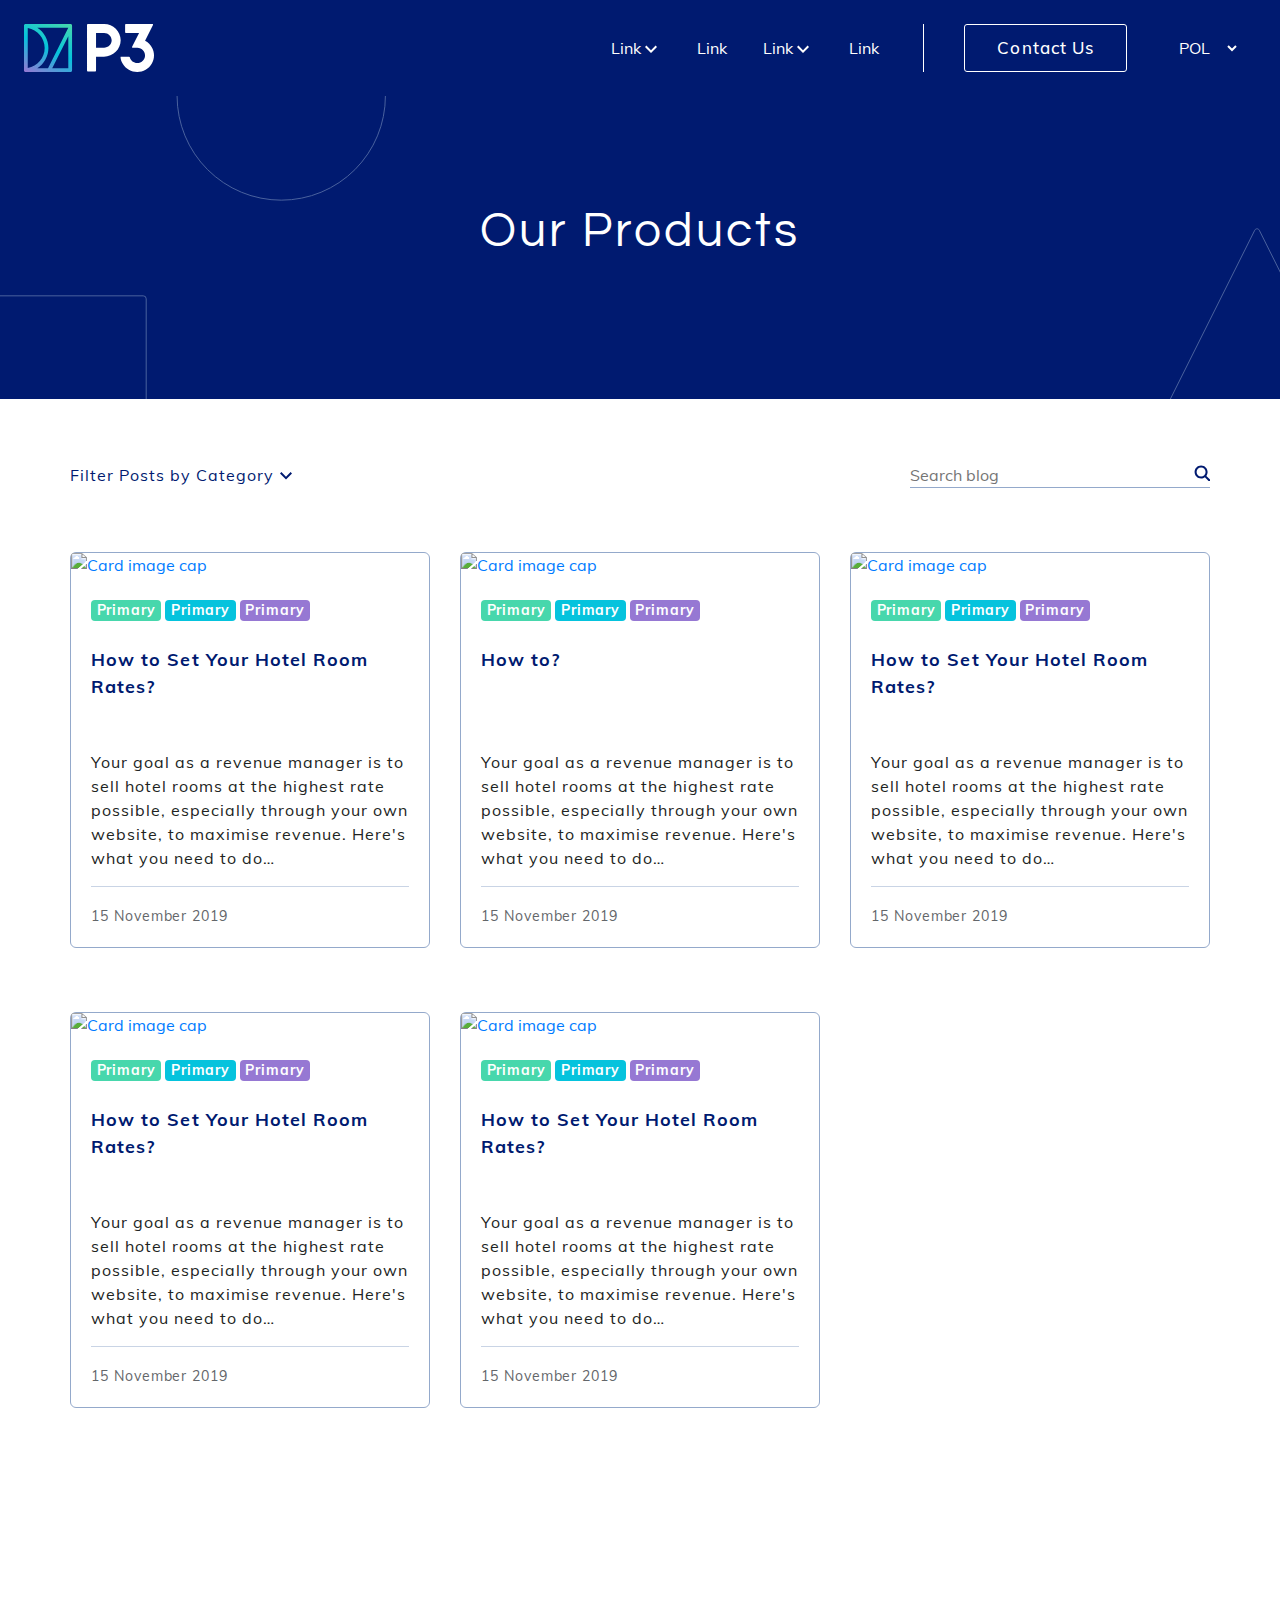
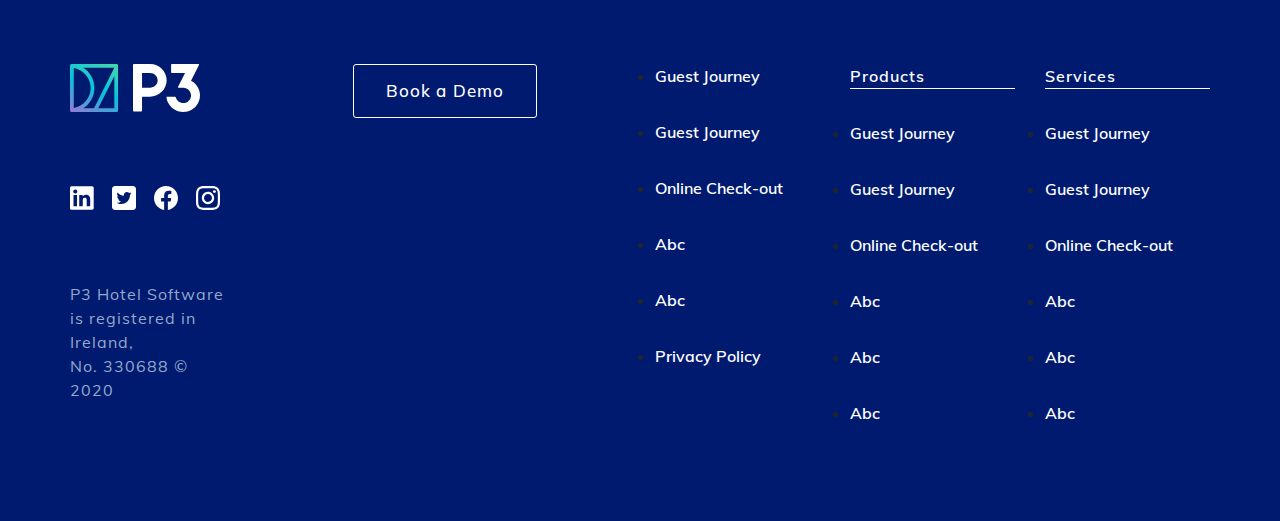
==== commit a079cd75: "to test" ====
--- a/blog-list.html
+++ b/blog-list.html
@@ -174,7 +174,24 @@
     <main id="main">
         <section class="blog__list">
             <div class="container">
-                <div class="row my-5">
+                <section class="blog__filters">
+                    <div class="blog__filters__row">
+                        <div class="blog__search">
+                            <form action="">
+                                <input type="text" name="" placeholder="Search blog">
+                            </form>
+                        </div>
+                        <a href="javascript:;" class="blog__filters__toggle">Filter Posts by Category</a>
+                    </div>
+                    <div class="blog__filters__tags">
+                        <a href="#"><span class="badge badge-green">Primary</span></a>
+                        <a href="#"><span class="badge badge-purple">Primary</span></a>
+                        <a href="#"><span class="badge badge-purple">Primary Primary</span></a>
+                        <a href="#"><span class="badge badge-purple">Primary Primary Primary</span></a>
+                    </div>
+                </section>
+                <section class="blog__articles">
+                    <div class="row my-5">
                     <div class="col-12 col-md-6 col-lg-4">
                         <a href="#">
                             <div class="home__blog__card card">
@@ -199,6 +216,22 @@
                                     <span class="badge badge-green">Primary</span>
                                     <span class="badge badge-blue">Primary</span>
                                     <span class="badge badge-purple">Primary</span>
+                                    <h5 class="card-title">How to?</h5>
+                                    <p class="card-text">Your goal as a revenue manager is to sell hotel rooms at the highest rate possible, especially through your own website, to maximise revenue. Here's what you need to do…</p>
+                                    <hr>
+                                    <span class="home__blog__card--span">15 November 2019</span>
+                                </div>
+                            </div>
+                        </a>
+                    </div>
+                    <div class="col-12 col-md-6 col-lg-4">
+                        <a href="#">
+                            <div class="home__blog__card card">
+                                <img class="card-img-top" src="https://via.placeholder.com/450x278" alt="Card image cap">
+                                <div class="card-body">
+                                    <span class="badge badge-green">Primary</span>
+                                    <span class="badge badge-blue">Primary</span>
+                                    <span class="badge badge-purple">Primary</span>
                                     <h5 class="card-title">How to Set Your Hotel Room Rates?</h5>
                                     <p class="card-text">Your goal as a revenue manager is to sell hotel rooms at the highest rate possible, especially through your own website, to maximise revenue. Here's what you need to do…</p>
                                     <hr>
@@ -239,23 +272,8 @@
                             </div>
                         </a>
                     </div>
-                    <div class="col-12 col-md-6 col-lg-4">
-                        <a href="#">
-                            <div class="home__blog__card card">
-                                <img class="card-img-top" src="https://via.placeholder.com/450x278" alt="Card image cap">
-                                <div class="card-body">
-                                    <span class="badge badge-green">Primary</span>
-                                    <span class="badge badge-blue">Primary</span>
-                                    <span class="badge badge-purple">Primary</span>
-                                    <h5 class="card-title">How to Set Your Hotel Room Rates?</h5>
-                                    <p class="card-text">Your goal as a revenue manager is to sell hotel rooms at the highest rate possible, especially through your own website, to maximise revenue. Here's what you need to do…</p>
-                                    <hr>
-                                    <span class="home__blog__card--span">15 November 2019</span>
-                                </div>
-                            </div>
-                        </a>
-                    </div>
-                </div>
+                    </div>
+                </section>
             </div>
         </section>
     </main>
--- a/css/styles.css
+++ b/css/styles.css
@@ -582,7 +582,7 @@
 
 .button-secondary-on-white {
   background-color: inherit;
-  border-radius: 3px;
+  border-radius: 2px;
   color: #001a70;
   font-size: 17px;
   font-weight: 500;
@@ -1519,6 +1519,12 @@
   }
 }
 
+@media screen and (min-width: 992px) {
+  .generic__services__card {
+    width: 50%;
+  }
+}
+
 .generic__services__img {
   margin-bottom: 16px;
 }
@@ -1548,6 +1554,171 @@
 @media screen and (min-width: 992px) {
   .generic__services__link {
     margin-top: 58px;
+  }
+}
+
+.generic__contact {
+  background: #001a70;
+  padding-top: 64px;
+  margin-bottom: -128px;
+}
+
+.generic__contact__form {
+  width: 100%;
+}
+
+@media screen and (min-width: 992px) {
+  .generic__contact__form {
+    margin: 0 0 0 auto;
+    max-width: 450px;
+  }
+}
+
+.generic__contact__form .h2 {
+  margin-bottom: 34px;
+  color: #fff;
+}
+
+@media screen and (min-width: 992px) {
+  .generic__contact__form .h2 {
+    margin-bottom: 36px;
+  }
+}
+
+.generic__contact__form .form-control {
+  background-color: inherit;
+  border: none;
+  border-bottom: 1px solid #94a9cb;
+  border-radius: 0;
+  padding: 0;
+  color: #fff;
+  line-height: 1.5;
+  letter-spacing: 1px;
+}
+
+.generic__contact__form .form-control::-webkit-input-placeholder {
+  color: #fff;
+}
+
+.generic__contact__form .form-control:-ms-input-placeholder {
+  color: #fff;
+}
+
+.generic__contact__form .form-control::-ms-input-placeholder {
+  color: #fff;
+}
+
+.generic__contact__form .form-control::placeholder {
+  color: #fff;
+}
+
+.generic__contact__form .form-control option {
+  color: #001a70;
+}
+
+.generic__contact__heading {
+  text-align: center;
+}
+
+@media screen and (min-width: 992px) {
+  .generic__contact__heading {
+    text-align: left;
+  }
+}
+
+.generic__contact__h2 {
+  color: #fff;
+}
+
+.generic__contact__span {
+  color: #94a9cb;
+  font-weight: 600;
+  letter-spacing: 0.88px;
+}
+
+@media screen and (min-width: 992px) {
+  .generic__contact__border {
+    border-bottom: 1px solid rgba(148, 169, 203, 0.5);
+    padding-bottom: 64px;
+  }
+}
+
+.generic__contact__links {
+  margin-bottom: 32px;
+}
+
+.generic__contact__links a {
+  display: block;
+  margin-bottom: 16px;
+}
+
+@media screen and (min-width: 992px) {
+  .generic__contact__links a {
+    margin-bottom: 8px;
+  }
+}
+
+.generic__contact--technical {
+  margin-top: 64px;
+}
+
+@media screen and (min-width: 992px) {
+  .generic__contact--technical {
+    margin-top: 0;
+  }
+}
+
+.generic__contact__details {
+  background-color: #fff;
+  margin-top: 64px;
+  padding: 64px 15px;
+}
+
+@media screen and (max-width: 991px) {
+  .generic__contact__details {
+    width: 100vw;
+  }
+}
+
+@media screen and (min-width: 992px) {
+  .generic__contact__details {
+    border-radius: 6px;
+    padding: 64px;
+    display: -webkit-box;
+    display: -ms-flexbox;
+    display: flex;
+    margin-left: 68px;
+    margin-top: 0;
+  }
+}
+
+.generic__contact__details h5 {
+  margin-bottom: 32px;
+}
+
+@media screen and (min-width: 992px) {
+  .generic__contact__details h5 {
+    margin-bottom: 16px;
+  }
+}
+
+@media screen and (min-width: 992px) {
+  .generic__contact__details--map {
+    margin-left: 48px;
+  }
+}
+
+@media screen and (max-width: 991px) {
+  .generic__contact__details .button-secondary-on-white {
+    width: 100%;
+  }
+}
+
+@media screen and (max-width: 991px) {
+  .generic__contact__mobile {
+    margin-left: -15px;
+    margin-right: -15px;
+    width: 100%;
   }
 }
 
@@ -3041,6 +3212,10 @@
   }
 }
 
+.content__cards__carousel h2 {
+  margin-bottom: 16px;
+}
+
 .content__cards__carousel__card {
   position: relative;
   height: 280px;
@@ -3074,6 +3249,7 @@
 
 .content__cards__carousel__card__overlay h2 {
   font-size: 22px;
+  color: #fff;
 }
 
 @media screen and (min-width: 992px) {
@@ -3877,6 +4053,89 @@
   }
 }
 
+.content__stats-small {
+  margin: 64px 0;
+}
+
+@media screen and (min-width: 992px) {
+  .content__stats-small {
+    margin: 128px 0;
+  }
+}
+
+.content__stats-small__card {
+  display: -webkit-box;
+  display: -ms-flexbox;
+  display: flex;
+  -webkit-box-align: center;
+      -ms-flex-align: center;
+          align-items: center;
+}
+
+@media screen and (max-width: 991px) {
+  .content__stats-small__card {
+    margin-bottom: 64px;
+  }
+}
+
+.content__stats-small__card img {
+  padding-right: 30px;
+}
+
+@media screen and (min-width: 992px) {
+  .content__stats-small__card img {
+    padding-right: 56px;
+  }
+}
+
+.content__bullet-points {
+  margin: 64px 0;
+}
+
+@media screen and (min-width: 992px) {
+  .content__bullet-points {
+    margin: 128px 0;
+  }
+}
+
+.content__bullet-points ul {
+  font-size: 17px;
+  font-weight: 600;
+  line-height: 1.5;
+  letter-spacing: 1.06px;
+  color: #212322;
+  margin: 62px 0;
+}
+
+@media screen and (min-width: 992px) {
+  .content__bullet-points ul {
+    -webkit-columns: 2;
+            columns: 2;
+    font-size: 18px;
+    letter-spacing: 1.13px;
+    margin: 128px 0;
+  }
+}
+
+@media screen and (min-width: 1400px) {
+  .content__bullet-points ul {
+    -webkit-columns: 3;
+            columns: 3;
+  }
+}
+
+.content__bullet-points ul li {
+  list-style: none;
+  text-indent: -26px;
+}
+
+.content__bullet-points ul li::before {
+  content: url(http://127.0.0.1:5501/images/icons/v-2.svg);
+  position: relative;
+  padding-right: 10px;
+  top: 3px;
+}
+
 .bonus__h2 {
   margin-bottom: 32px;
   color: #fff !important;
@@ -4075,4 +4334,78 @@
 .blog__list .home__blog__card {
   margin: 0 0 64px 0;
 }
+
+.blog__filters {
+  margin: 64px 0;
+}
+
+@media screen and (min-width: 992px) {
+  .blog__filters__row {
+    display: -webkit-box;
+    display: -ms-flexbox;
+    display: flex;
+    -webkit-box-pack: justify;
+        -ms-flex-pack: justify;
+            justify-content: space-between;
+    -webkit-box-orient: horizontal;
+    -webkit-box-direction: reverse;
+        -ms-flex-direction: row-reverse;
+            flex-direction: row-reverse;
+  }
+}
+
+.blog__filters__toggle {
+  position: relative;
+  color: #001a70;
+  line-height: 1.5;
+  letter-spacing: 1px;
+  margin-top: 64px;
+  display: block;
+}
+
+@media screen and (min-width: 992px) {
+  .blog__filters__toggle {
+    margin-top: 0;
+  }
+}
+
+.blog__filters__toggle::after {
+  content: url("/images/icons/chevron-down.svg");
+  position: absolute;
+}
+
+.blog__filters__toggle--open::after {
+  content: url("/images/icons/chevron-up.svg");
+  position: absolute;
+}
+
+.blog__filters__tags {
+  margin-top: 16px;
+  display: none;
+}
+
+.blog__search {
+  position: relative;
+}
+
+@media screen and (min-width: 992px) {
+  .blog__search {
+    width: 300px;
+  }
+}
+
+.blog__search::after {
+  content: url("/images/icons/icon-search.svg");
+  position: absolute;
+  right: 0;
+  top: 0;
+}
+
+.blog__search input {
+  border: none;
+  border-bottom: 1px solid #94a9cb;
+  padding-bottom: 3px;
+  width: 100%;
+  color: #001a70;
+}
 /*# sourceMappingURL=styles.css.map */